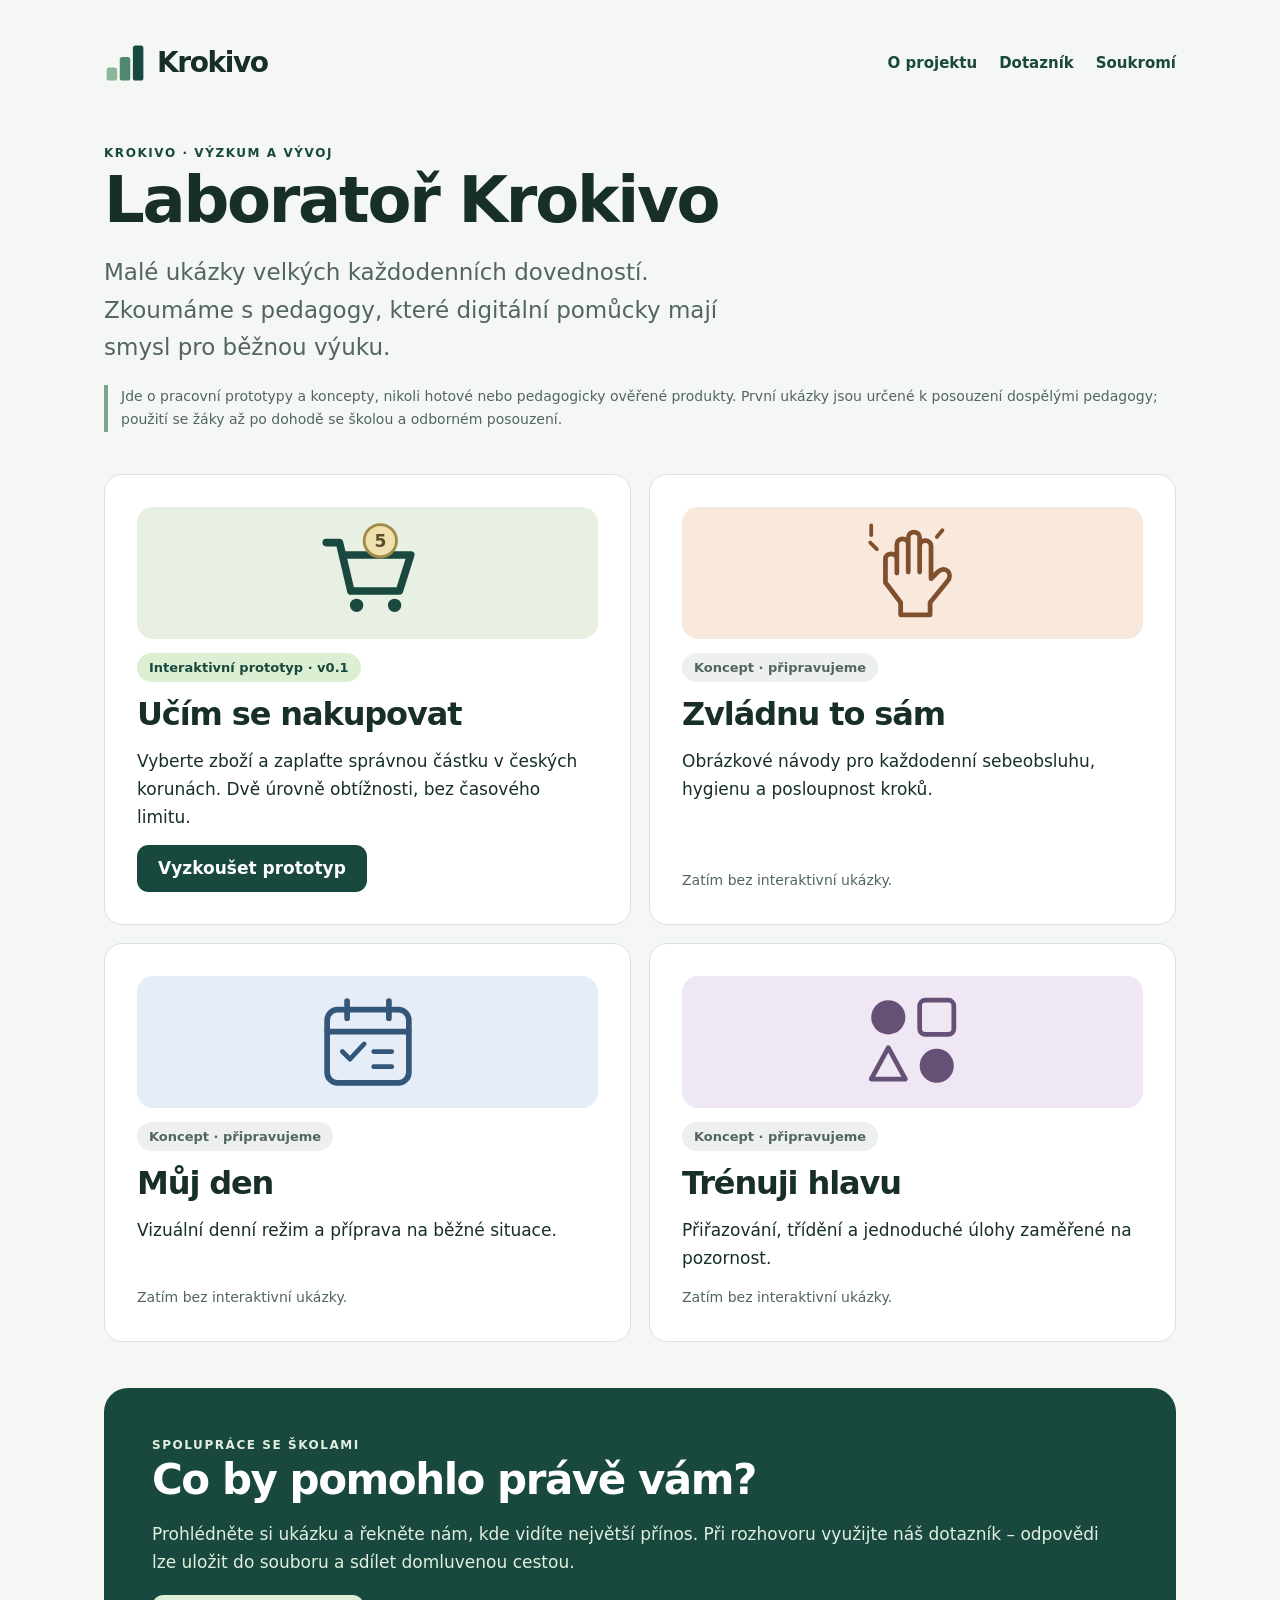
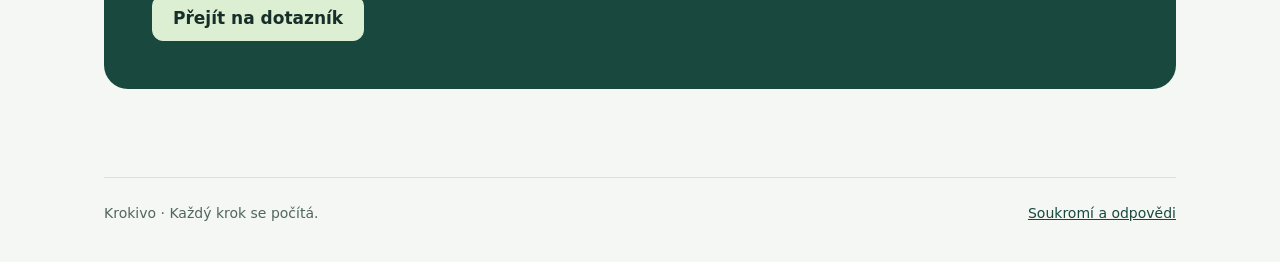
==== laborator/index.html @ fb776d20 "Add Krokivo Laboratory and concept overview" ====
<!doctype html><html lang="cs"><head><meta charset="utf-8"><meta name="viewport" content="width=device-width,initial-scale=1"><meta name="description" content="Interaktivní výzkumné prototypy pro školy."><meta name="theme-color" content="#18483e"><meta http-equiv="Content-Security-Policy" content="default-src 'none'; script-src 'self'; style-src 'self'; img-src 'self'; connect-src 'none'; form-action 'none'; base-uri 'none'"><title>Krokivo | Laboratoř</title><link rel="icon" href="../assets/logo.svg" type="image/svg+xml"><link rel="stylesheet" href="../assets/style.css"><link rel="stylesheet" href="../assets/lab.css"></head><body><main class="wrap"><header class="mast"><a class="brand" href="../" aria-label="Krokivo – úvod"><img src="../assets/logo.svg" alt="" width="42" height="42">Krokivo</a><nav class="nav" aria-label="Hlavní navigace"><a href="../">O projektu</a><a href="../dotaznik/">Dotazník</a><a href="../soukromi/">Soukromí</a></nav></header><section class="lab-intro"><div class="eyebrow">Krokivo · Výzkum a vývoj</div><h1>Laboratoř Krokivo</h1><p class="lead">Malé ukázky velkých každodenních dovedností. Zkoumáme s pedagogy, které digitální pomůcky mají smysl pro běžnou výuku.</p><p class="notice">Jde o pracovní prototypy a koncepty, nikoli hotové nebo pedagogicky ověřené produkty. První ukázky jsou určené k posouzení dospělými pedagogy; použití se žáky až po dohodě se školou a odborném posouzení.</p></section><section class="lab-grid" aria-label="Prototypy a koncepty"><article class="card lab-card"><div class="lab-art "><svg viewBox="0 0 120 120" aria-hidden="true" focusable="false"><path d="M16 28h14l12 51h51l12-38H33" fill="none" stroke="currentColor" stroke-width="8" stroke-linecap="round" stroke-linejoin="round"/><circle cx="48" cy="94" r="7" fill="currentColor"/><circle cx="88" cy="94" r="7" fill="currentColor"/><circle cx="73" cy="26" r="17" fill="#efe1ad" stroke="#a28b49" stroke-width="3"/><text x="73" y="33" text-anchor="middle" font-size="18" font-weight="800" fill="#584c2b">5</text></svg></div><span class="tag ">Interaktivní prototyp · v0.1</span><h2>Učím se nakupovat</h2><p>Vyberte zboží a zaplaťte správnou částku v českých korunách. Dvě úrovně obtížnosti, bez časového limitu.</p><div class="actions"><a class="btn" href="nakupovani/">Vyzkoušet prototyp</a></div></article><article class="card lab-card"><div class="lab-art peach"><svg viewBox="0 0 120 120" aria-hidden="true" focusable="false"><path d="M31 70V45c0-7 12-7 12 0v15-30c0-8 12-8 12 0v29-36c0-8 12-8 12 0v36-27c0-8 12-8 12 0v34l7-7c8-8 17 2 10 10L78 91v13H47V91Z" fill="none" stroke="currentColor" stroke-width="5" stroke-linejoin="round"/><path d="M15 28l7 7M16 10v10M91 15l-6 7" stroke="currentColor" stroke-width="4" stroke-linecap="round"/></svg></div><span class="tag pending">Koncept · připravujeme</span><h2>Zvládnu to sám</h2><p>Obrázkové návody pro každodenní sebeobsluhu, hygienu a posloupnost kroků.</p><div class="actions"><span class="small">Zatím bez interaktivní ukázky.</span></div></article><article class="card lab-card"><div class="lab-art blue"><svg viewBox="0 0 120 120" aria-hidden="true" focusable="false"><rect x="17" y="26" width="86" height="77" rx="11" fill="none" stroke="currentColor" stroke-width="6"/><path d="M17 49h86M38 17v18M82 17v18" stroke="currentColor" stroke-width="6" stroke-linecap="round"/><path d="m33 70 8 8 15-16M66 70h19M66 86h19" fill="none" stroke="currentColor" stroke-width="5" stroke-linecap="round" stroke-linejoin="round"/></svg></div><span class="tag pending">Koncept · připravujeme</span><h2>Můj den</h2><p>Vizuální denní režim a příprava na běžné situace.</p><div class="actions"><span class="small">Zatím bez interaktivní ukázky.</span></div></article><article class="card lab-card"><div class="lab-art lilac"><svg viewBox="0 0 120 120" aria-hidden="true" focusable="false"><circle cx="34" cy="34" r="18" fill="currentColor"/><rect x="67" y="16" width="36" height="36" rx="6" fill="none" stroke="currentColor" stroke-width="5"/><path d="M16 99l18-33 18 33Z" fill="none" stroke="currentColor" stroke-width="5" stroke-linejoin="round"/><rect x="67" y="67" width="36" height="36" rx="18" fill="currentColor"/></svg></div><span class="tag pending">Koncept · připravujeme</span><h2>Trénuji hlavu</h2><p>Přiřazování, třídění a jednoduché úlohy zaměřené na pozornost.</p><div class="actions"><span class="small">Zatím bez interaktivní ukázky.</span></div></article></section><section class="section"><div class="band"><div class="eyebrow">Spolupráce se školami</div><h2>Co by pomohlo právě vám?</h2><p>Prohlédněte si ukázku a řekněte nám, kde vidíte největší přínos. Při rozhovoru využijte náš dotazník – odpovědi lze uložit do souboru a sdílet domluvenou cestou.</p><a class="btn" href="../dotaznik/">Přejít na dotazník</a></div></section><footer><span>Krokivo · Každý krok se počítá.</span><a href="../soukromi/">Soukromí a odpovědi</a></footer></main></body></html>
---- assets/style.css ----
:root{color-scheme:light;--ink:#172e29;--green:#18483e;--muted:#52665e;--bg:#f4f7f3;--line:#d7e3db;--accent:#dcefd3;--white:#fff}*{box-sizing:border-box}html{scroll-behavior:smooth}body{margin:0;background:var(--bg);color:var(--ink);font:17px/1.65 system-ui,-apple-system,BlinkMacSystemFont,"Segoe UI",sans-serif}a{color:var(--green)}a,button,input,textarea{font:inherit}a:focus-visible,button:focus-visible,input:focus-visible,textarea:focus-visible{outline:3px solid #a76112;outline-offset:4px}button{cursor:pointer}button:disabled{opacity:.5;cursor:default}img{max-width:100%}.wrap{max-width:1120px;padding:24px;margin:auto}.mast{display:flex;align-items:center;justify-content:space-between;gap:20px;flex-wrap:wrap;padding:16px 0}.brand{display:inline-flex;align-items:center;gap:11px;text-decoration:none;color:var(--ink);font-size:28px;letter-spacing:-.05em;font-weight:800}.brand img{width:42px;height:42px}.nav{display:flex;gap:22px;align-items:center;flex-wrap:wrap;font-size:15px}.nav a{text-decoration:none;font-weight:650}.nav a:hover{text-decoration:underline}.eyebrow{font-size:12px;letter-spacing:.13em;text-transform:uppercase;font-weight:800;color:var(--green)}h1,h2,h3{line-height:1.15;letter-spacing:-.035em;margin:0 0 16px}h1{font-size:clamp(38px,6.6vw,76px)}h2{font-size:clamp(26px,3.8vw,42px)}h3{font-size:23px}p{margin:10px 0 18px}.lead{font-size:clamp(18px,2.4vw,23px);color:var(--muted);max-width:680px}.hero{display:grid;grid-template-columns:1.5fr 1fr;align-items:center;gap:42px;padding:68px 0 54px}.hero h1{margin-top:16px}.actions{display:flex;gap:12px;flex-wrap:wrap;align-items:center}.btn{display:inline-flex;align-items:center;justify-content:center;min-height:46px;border:1px solid var(--green);border-radius:11px;padding:11px 20px;background:var(--green);color:white;text-decoration:none;font-weight:720;line-height:1.35}.btn.secondary{background:transparent;color:var(--green)}.btn:hover:not(:disabled){filter:brightness(.93)}.card{padding:clamp(20px,3.5vw,32px);border:1px solid var(--line);border-radius:18px;background:white}.visual{background:var(--green);color:white;min-height:320px;position:relative;overflow:hidden;border-radius:26px;padding:30px;display:flex;flex-direction:column;justify-content:space-between}.visual .eyebrow{color:#dcefd3}.visual p{margin:0;font-size:22px;font-weight:650;max-width:260px;line-height:1.35}.stairs{display:flex;align-items:flex-end;gap:9px;height:150px;justify-content:center}.stairs span{width:28%;border-radius:12px 12px 3px 3px;background:#a7cbb0}.stairs span:nth-child(1){height:34%}.stairs span:nth-child(2){height:65%;background:#79b093}.stairs span:nth-child(3){height:100%;background:#dcefd3}.section{padding:46px 0}.section>p{max-width:780px}.grid{display:grid;grid-template-columns:repeat(3,minmax(0,1fr));gap:16px}.num{display:inline-block;font-size:13px;font-weight:750;color:var(--green);background:var(--accent);border-radius:8px;padding:4px 11px;margin-bottom:16px}.grid p{font-size:16px;color:var(--muted);margin:0}.band{background:var(--green);color:white;padding:clamp(24px,5vw,48px);border-radius:24px}.band .eyebrow,.band p{color:#e1eee0}.band .btn{background:var(--accent);color:var(--ink);border-color:var(--accent)}.small,small{font-size:14px;color:var(--muted)}footer{border-top:1px solid var(--line);padding:24px 0 12px;margin-top:42px;display:flex;gap:20px;justify-content:space-between;flex-wrap:wrap;font-size:14px;color:var(--muted)}.survey-hero{background:var(--green);color:white;border-radius:24px;padding:clamp(22px,4vw,36px);margin-top:22px}.survey-hero h1{font-size:clamp(30px,5vw,50px);margin:10px 0}.survey-hero p{color:#e1eee0;max-width:750px}.survey-hero .eyebrow{color:#dcefd3}.chips{display:flex;flex-wrap:wrap;gap:8px}.chips span{border:1px solid #b2c9ba;border-radius:30px;padding:5px 12px;font-size:13px}.survey-layout{display:grid;grid-template-columns:230px minmax(0,1fr);gap:20px;margin-top:22px}.sidebar{align-self:start;position:sticky;top:12px;padding:20px}.sidebar nav{display:grid;gap:6px;margin:18px 0}.sidebar nav button{border:0;background:transparent;color:var(--ink);text-align:left;border-radius:10px;padding:11px;font-size:14px;min-height:44px}.sidebar nav button[aria-current=step]{background:var(--accent);font-weight:750}.sidebar progress{width:100%;accent-color:var(--green);height:12px}.question{padding:20px 0;border-bottom:1px solid var(--line)}.question label{display:block;font-weight:700;line-height:1.45}.question .hint{display:block;color:var(--muted);font-size:14px;margin:6px 0 9px}.question textarea,input[type=text],input[type=date]{border:1px solid #aabcb1;border-radius:9px;padding:11px;width:100%;background:white;color:var(--ink)}textarea{min-height:100px;resize:vertical}.fieldrow{display:grid;grid-template-columns:1fr 1fr;gap:12px;margin:18px 0}.fieldrow label{display:block;font-size:14px;font-weight:650}.stephead{margin-bottom:20px}.stephead h2{margin-top:10px;font-size:30px}.controls{display:flex;justify-content:space-between;gap:12px;margin-top:24px}.exports{display:flex;gap:10px;flex-wrap:wrap;margin-top:24px;padding-top:20px;border-top:1px solid var(--line)}.exports button{font-size:14px}.print-answer{display:none}.notice{border-left:4px solid #7da489;padding-left:13px;font-size:14px;color:var(--muted)}[hidden]{display:none!important}.status{min-height:24px;font-size:14px;color:var(--green)}@media(max-width:760px){.hero,.grid,.survey-layout{grid-template-columns:1fr}.hero{padding:32px 0;gap:24px}.visual{min-height:250px}.section{padding:28px 0}.sidebar{position:static}.sidebar nav{grid-template-columns:repeat(2,minmax(0,1fr))}.wrap{padding:16px}.nav{gap:14px}.fieldrow{grid-template-columns:1fr}}@media(prefers-reduced-motion:reduce){html{scroll-behavior:auto}}@media print{body{background:white;font:11pt/1.45 system-ui;color:#172e29}.wrap{max-width:none;padding:0}.mast,.sidebar,.controls,.exports,.status,footer,.no-print{display:none!important}.survey-hero{background:white;color:#18483e;padding:0 0 12px;border-radius:0}.survey-hero p,.survey-hero .eyebrow{color:#172e29}.survey-hero h1{font-size:24pt}.chips{display:none}.survey-layout{display:block;margin:0}.survey-layout>.card{border:0;padding:0}.step[hidden]{display:block!important}.step:not(:first-child){break-before:page}.stephead h2{font-size:20pt}.question{padding:12px 0;break-inside:avoid}.question textarea{display:none}.print-answer{display:block;min-height:54px;border-bottom:1px solid #aabcb1;white-space:pre-wrap;overflow-wrap:anywhere}.fieldrow input{border:0;border-bottom:1px solid #aabcb1;padding:3px}.stephead p{font-size:10pt}.notice{font-size:10pt}@page{size:A4;margin:16mm}}
---- assets/lab.css ----
.lab-intro{padding:42px 0 24px}.lab-intro h1{font-size:clamp(36px,6vw,64px)}.lab-grid{display:grid;grid-template-columns:repeat(2,minmax(0,1fr));gap:18px}.lab-card{display:flex;flex-direction:column;gap:14px}.lab-card h2{font-size:clamp(24px,3vw,32px);margin:0}.lab-card p{margin:0}.lab-card .actions{margin-top:auto}.lab-art{height:132px;border-radius:16px;background:#e7f0e2;display:flex;justify-content:center;align-items:center;color:#18483e}.lab-art svg{width:114px;height:114px}.lab-art.peach{background:#f8e9dc;color:#80502e}.lab-art.blue{background:#e5edf8;color:#345678}.lab-art.lilac{background:#efe8f4;color:#665076}.tag{font-size:13px;font-weight:750;color:#18483e;background:#dcefd3;border-radius:99px;display:inline-block;padding:4px 12px;align-self:flex-start}.tag.pending{background:#edf0ed;color:#52665e}.shop-wrap{max-width:1000px}.shop-title{font-size:clamp(32px,5vw,52px)}.shop-top{display:flex;justify-content:space-between;align-items:center;gap:12px;flex-wrap:wrap}.shop-mode{display:flex;gap:8px;flex-wrap:wrap}.shop-mode button{min-height:48px;padding:10px 18px;border:2px solid #a8bdb0;border-radius:12px;background:white;color:#18483e;font-weight:700}.shop-mode button[aria-pressed=true]{background:#18483e;color:white;border-color:#18483e}.shop-panel{margin-top:20px;padding:clamp(16px,4vw,36px)}.shop-panel h2{font-size:clamp(27px,4vw,42px)}.shop-products{display:grid;grid-template-columns:repeat(3,minmax(0,1fr));gap:14px}.product-choice{display:flex;flex-direction:column;align-items:center;justify-content:center;gap:8px;border:2px solid #a8bdb0;background:#fff;border-radius:18px;min-height:180px;padding:16px 8px;color:#172e29;font-weight:700;font-size:clamp(18px,3vw,25px)}.product-choice svg{width:100%;max-width:110px;height:85px}.product-choice:hover{border-color:#18483e;background:#f4f7f3}.price{font-size:clamp(25px,4vw,38px);font-weight:850;color:#18483e}.pay-summary{display:flex;gap:18px;align-items:center;flex-wrap:wrap;background:#f4f7f3;border:1px solid #d7e3db;border-radius:16px;padding:20px;margin:12px 0 20px}.pay-summary svg{width:84px;height:72px}.pay-summary strong{font-size:clamp(25px,4vw,40px);display:block}.money-grid{display:grid;grid-template-columns:repeat(5,minmax(0,1fr));gap:10px}.coin{min-height:104px;min-width:0;border:2px solid #a3a99e;border-radius:18px;background:#f6f7f2;color:#25382e;display:flex;flex-direction:column;align-items:center;justify-content:center;gap:4px;padding:8px;font-weight:800}.coin-face{display:flex;align-items:center;justify-content:center;aspect-ratio:1;width:min(64px,100%);border:2px solid #777d75;border-radius:50%;background:#e3e5e0;font-size:clamp(21px,4vw,32px);color:#293a31}.coin:nth-child(4) .coin-face,.coin:nth-child(5) .coin-face{background:#efe1ad;border-color:#a28b49}.coin:hover:not(:disabled){background:#e9f1e4}.coin:disabled{opacity:.5}.wallet{display:flex;align-items:center;justify-content:space-between;gap:12px;flex-wrap:wrap;margin:20px 0 10px}.wallet strong{font-size:clamp(24px,4vw,36px)}.shop-feedback{min-height:60px;border-radius:12px;background:#f4f7f3;padding:14px 18px;font-size:clamp(18px,2.4vw,23px);font-weight:650;margin:12px 0 18px;overflow-wrap:anywhere}.shop-feedback.success{background:#dcefd3;border:1px solid #8eaf91}.shop-feedback.help{background:#fff1df;border:1px solid #c5a16e}.shop-actions{display:flex;flex-wrap:wrap;gap:12px}.shop-actions button{min-height:52px}.shop-info{margin-top:18px;font-size:14px;color:#52665e}.shop-info summary{cursor:pointer;min-height:44px;font-weight:650}.basket-list{min-height:27px;font-size:17px;color:#52665e;overflow-wrap:anywhere}.step-label{font-size:14px;font-weight:750;color:#52665e;letter-spacing:.03em}.shop-panel [hidden]{display:none!important}@media(max-width:620px){.lab-grid{grid-template-columns:1fr}.shop-products{gap:8px}.product-choice{min-height:148px;padding:12px 6px}.product-choice svg{height:60px}.money-grid{grid-template-columns:repeat(3,minmax(0,1fr))}.coin{min-height:90px}.pay-summary{padding:14px}.shop-top{align-items:flex-start}}@media(max-width:360px){.shop-products{grid-template-columns:1fr}.product-choice{min-height:112px;flex-direction:row;flex-wrap:wrap}.product-choice svg{width:72px}.shop-actions button{width:100%}}
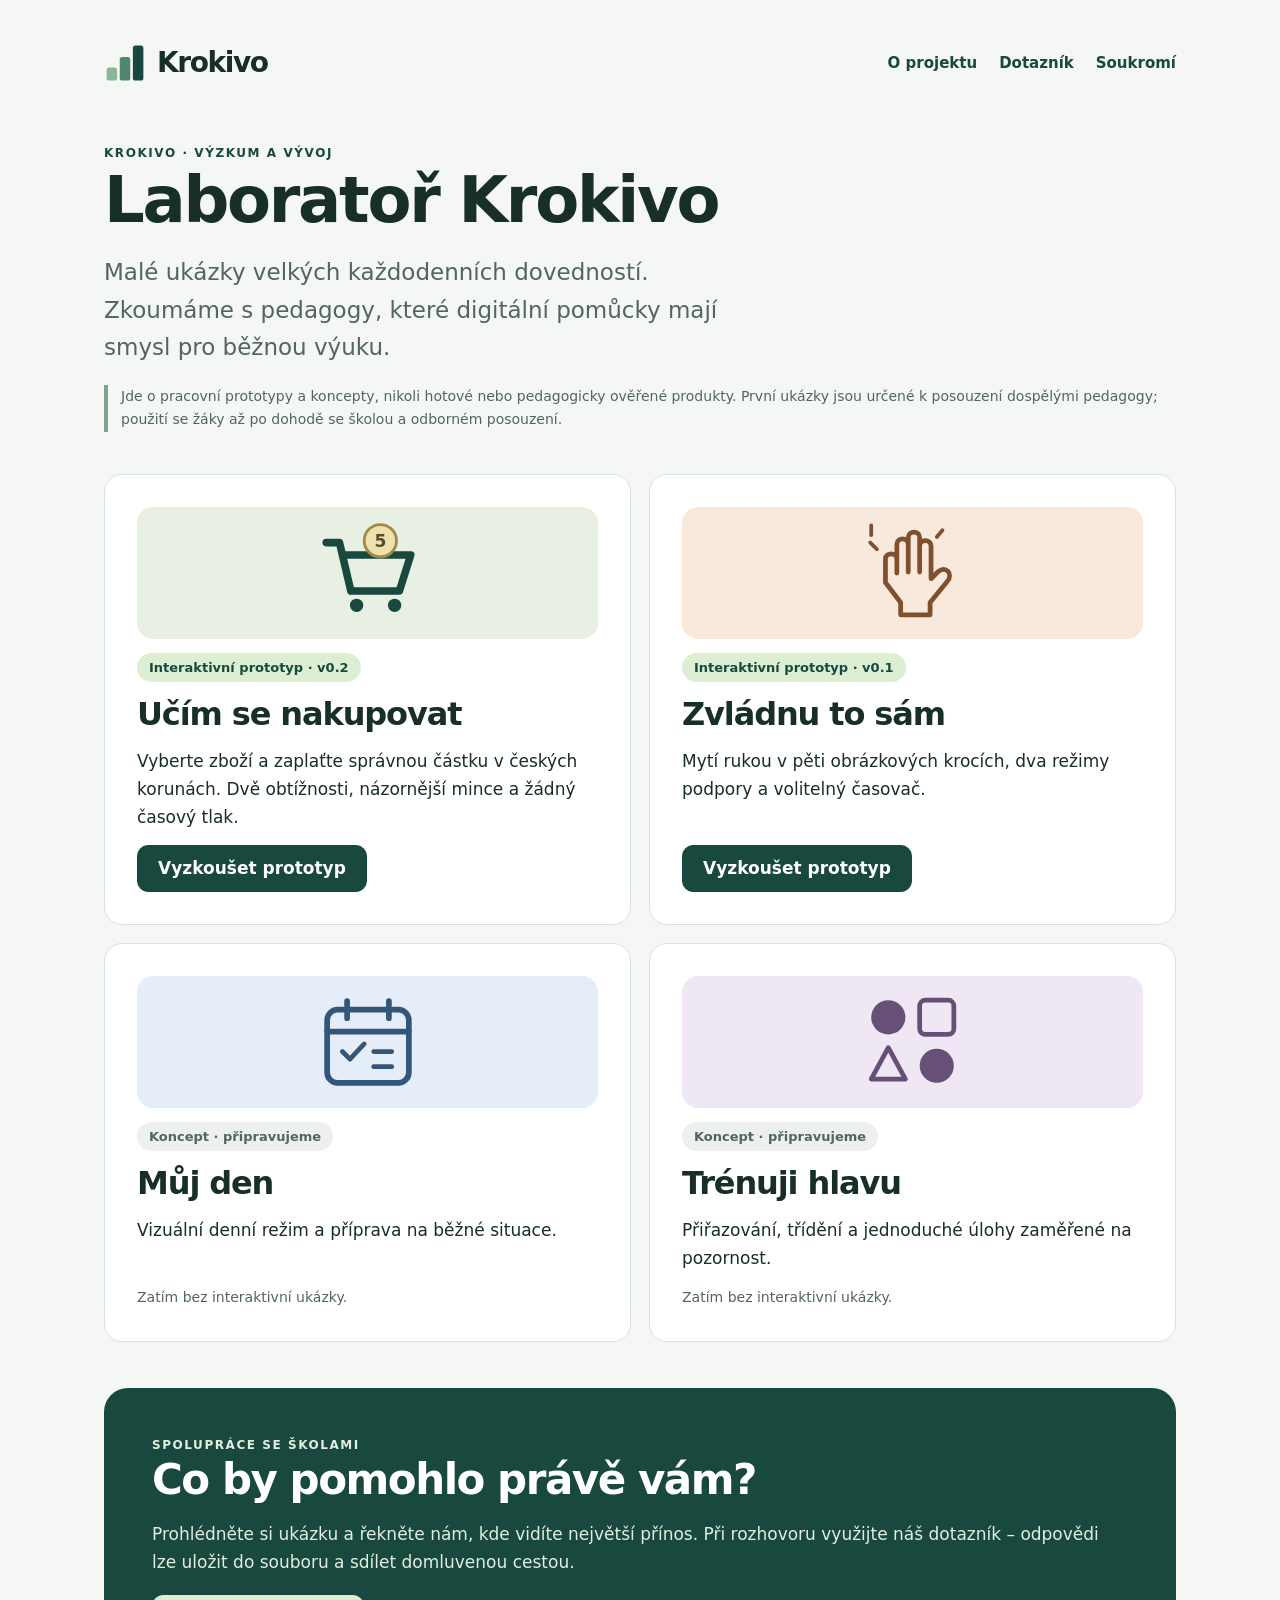
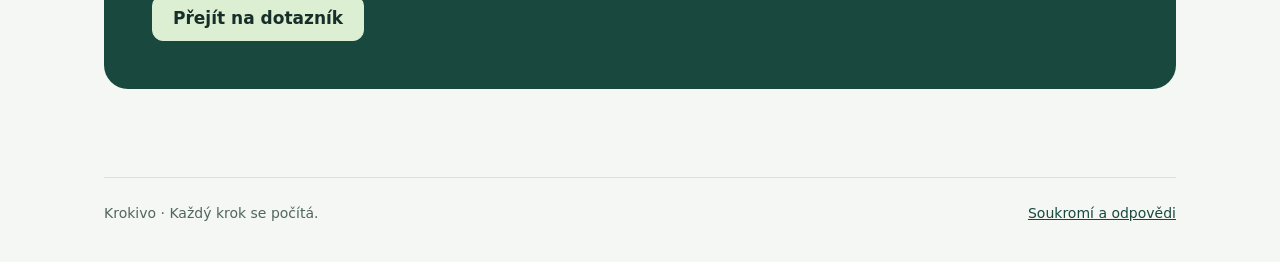
==== commit 54804a00: "Connect hygiene prototype and updated coin illustrations" ====
--- a/laborator/index.html
+++ b/laborator/index.html
@@ -1 +1 @@
-<!doctype html><html lang="cs"><head><meta charset="utf-8"><meta name="viewport" content="width=device-width,initial-scale=1"><meta name="description" content="Interaktivní výzkumné prototypy pro školy."><meta name="theme-color" content="#18483e"><meta http-equiv="Content-Security-Policy" content="default-src 'none'; script-src 'self'; style-src 'self'; img-src 'self'; connect-src 'none'; form-action 'none'; base-uri 'none'"><title>Krokivo | Laboratoř</title><link rel="icon" href="../assets/logo.svg" type="image/svg+xml"><link rel="stylesheet" href="../assets/style.css"><link rel="stylesheet" href="../assets/lab.css"></head><body><main class="wrap"><header class="mast"><a class="brand" href="../" aria-label="Krokivo – úvod"><img src="../assets/logo.svg" alt="" width="42" height="42">Krokivo</a><nav class="nav" aria-label="Hlavní navigace"><a href="../">O projektu</a><a href="../dotaznik/">Dotazník</a><a href="../soukromi/">Soukromí</a></nav></header><section class="lab-intro"><div class="eyebrow">Krokivo · Výzkum a vývoj</div><h1>Laboratoř Krokivo</h1><p class="lead">Malé ukázky velkých každodenních dovedností. Zkoumáme s pedagogy, které digitální pomůcky mají smysl pro běžnou výuku.</p><p class="notice">Jde o pracovní prototypy a koncepty, nikoli hotové nebo pedagogicky ověřené produkty. První ukázky jsou určené k posouzení dospělými pedagogy; použití se žáky až po dohodě se školou a odborném posouzení.</p></section><section class="lab-grid" aria-label="Prototypy a koncepty"><article class="card lab-card"><div class="lab-art "><svg viewBox="0 0 120 120" aria-hidden="true" focusable="false"><path d="M16 28h14l12 51h51l12-38H33" fill="none" stroke="currentColor" stroke-width="8" stroke-linecap="round" stroke-linejoin="round"/><circle cx="48" cy="94" r="7" fill="currentColor"/><circle cx="88" cy="94" r="7" fill="currentColor"/><circle cx="73" cy="26" r="17" fill="#efe1ad" stroke="#a28b49" stroke-width="3"/><text x="73" y="33" text-anchor="middle" font-size="18" font-weight="800" fill="#584c2b">5</text></svg></div><span class="tag ">Interaktivní prototyp · v0.1</span><h2>Učím se nakupovat</h2><p>Vyberte zboží a zaplaťte správnou částku v českých korunách. Dvě úrovně obtížnosti, bez časového limitu.</p><div class="actions"><a class="btn" href="nakupovani/">Vyzkoušet prototyp</a></div></article><article class="card lab-card"><div class="lab-art peach"><svg viewBox="0 0 120 120" aria-hidden="true" focusable="false"><path d="M31 70V45c0-7 12-7 12 0v15-30c0-8 12-8 12 0v29-36c0-8 12-8 12 0v36-27c0-8 12-8 12 0v34l7-7c8-8 17 2 10 10L78 91v13H47V91Z" fill="none" stroke="currentColor" stroke-width="5" stroke-linejoin="round"/><path d="M15 28l7 7M16 10v10M91 15l-6 7" stroke="currentColor" stroke-width="4" stroke-linecap="round"/></svg></div><span class="tag pending">Koncept · připravujeme</span><h2>Zvládnu to sám</h2><p>Obrázkové návody pro každodenní sebeobsluhu, hygienu a posloupnost kroků.</p><div class="actions"><span class="small">Zatím bez interaktivní ukázky.</span></div></article><article class="card lab-card"><div class="lab-art blue"><svg viewBox="0 0 120 120" aria-hidden="true" focusable="false"><rect x="17" y="26" width="86" height="77" rx="11" fill="none" stroke="currentColor" stroke-width="6"/><path d="M17 49h86M38 17v18M82 17v18" stroke="currentColor" stroke-width="6" stroke-linecap="round"/><path d="m33 70 8 8 15-16M66 70h19M66 86h19" fill="none" stroke="currentColor" stroke-width="5" stroke-linecap="round" stroke-linejoin="round"/></svg></div><span class="tag pending">Koncept · připravujeme</span><h2>Můj den</h2><p>Vizuální denní režim a příprava na běžné situace.</p><div class="actions"><span class="small">Zatím bez interaktivní ukázky.</span></div></article><article class="card lab-card"><div class="lab-art lilac"><svg viewBox="0 0 120 120" aria-hidden="true" focusable="false"><circle cx="34" cy="34" r="18" fill="currentColor"/><rect x="67" y="16" width="36" height="36" rx="6" fill="none" stroke="currentColor" stroke-width="5"/><path d="M16 99l18-33 18 33Z" fill="none" stroke="currentColor" stroke-width="5" stroke-linejoin="round"/><rect x="67" y="67" width="36" height="36" rx="18" fill="currentColor"/></svg></div><span class="tag pending">Koncept · připravujeme</span><h2>Trénuji hlavu</h2><p>Přiřazování, třídění a jednoduché úlohy zaměřené na pozornost.</p><div class="actions"><span class="small">Zatím bez interaktivní ukázky.</span></div></article></section><section class="section"><div class="band"><div class="eyebrow">Spolupráce se školami</div><h2>Co by pomohlo právě vám?</h2><p>Prohlédněte si ukázku a řekněte nám, kde vidíte největší přínos. Při rozhovoru využijte náš dotazník – odpovědi lze uložit do souboru a sdílet domluvenou cestou.</p><a class="btn" href="../dotaznik/">Přejít na dotazník</a></div></section><footer><span>Krokivo · Každý krok se počítá.</span><a href="../soukromi/">Soukromí a odpovědi</a></footer></main></body></html>+<!doctype html><html lang="cs"><head><meta charset="utf-8"><meta name="viewport" content="width=device-width,initial-scale=1"><meta name="description" content="Interaktivní výzkumné prototypy pro školy."><meta name="theme-color" content="#18483e"><meta http-equiv="Content-Security-Policy" content="default-src 'none'; script-src 'self'; style-src 'self'; img-src 'self'; connect-src 'none'; form-action 'none'; base-uri 'none'"><title>Krokivo | Laboratoř</title><link rel="icon" href="../assets/logo.svg" type="image/svg+xml"><link rel="stylesheet" href="../assets/style.css"><link rel="stylesheet" href="../assets/lab.css"></head><body><main class="wrap"><header class="mast"><a class="brand" href="../" aria-label="Krokivo – úvod"><img src="../assets/logo.svg" alt="" width="42" height="42">Krokivo</a><nav class="nav" aria-label="Hlavní navigace"><a href="../">O projektu</a><a href="../dotaznik/">Dotazník</a><a href="../soukromi/">Soukromí</a></nav></header><section class="lab-intro"><div class="eyebrow">Krokivo · Výzkum a vývoj</div><h1>Laboratoř Krokivo</h1><p class="lead">Malé ukázky velkých každodenních dovedností. Zkoumáme s pedagogy, které digitální pomůcky mají smysl pro běžnou výuku.</p><p class="notice">Jde o pracovní prototypy a koncepty, nikoli hotové nebo pedagogicky ověřené produkty. První ukázky jsou určené k posouzení dospělými pedagogy; použití se žáky až po dohodě se školou a odborném posouzení.</p></section><section class="lab-grid" aria-label="Prototypy a koncepty"><article class="card lab-card"><div class="lab-art "><svg viewBox="0 0 120 120" aria-hidden="true" focusable="false"><path d="M16 28h14l12 51h51l12-38H33" fill="none" stroke="currentColor" stroke-width="8" stroke-linecap="round" stroke-linejoin="round"/><circle cx="48" cy="94" r="7" fill="currentColor"/><circle cx="88" cy="94" r="7" fill="currentColor"/><circle cx="73" cy="26" r="17" fill="#efe1ad" stroke="#a28b49" stroke-width="3"/><text x="73" y="33" text-anchor="middle" font-size="18" font-weight="800" fill="#584c2b">5</text></svg></div><span class="tag ">Interaktivní prototyp · v0.2</span><h2>Učím se nakupovat</h2><p>Vyberte zboží a zaplaťte správnou částku v českých korunách. Dvě obtížnosti, názornější mince a žádný časový tlak.</p><div class="actions"><a class="btn" href="nakupovani/">Vyzkoušet prototyp</a></div></article><article class="card lab-card"><div class="lab-art peach"><svg viewBox="0 0 120 120" aria-hidden="true" focusable="false"><path d="M31 70V45c0-7 12-7 12 0v15-30c0-8 12-8 12 0v29-36c0-8 12-8 12 0v36-27c0-8 12-8 12 0v34l7-7c8-8 17 2 10 10L78 91v13H47V91Z" fill="none" stroke="currentColor" stroke-width="5" stroke-linejoin="round"/><path d="M15 28l7 7M16 10v10M91 15l-6 7" stroke="currentColor" stroke-width="4" stroke-linecap="round"/></svg></div><span class="tag">Interaktivní prototyp · v0.1</span><h2>Zvládnu to sám</h2><p>Mytí rukou v pěti obrázkových krocích, dva režimy podpory a volitelný časovač.</p><div class="actions"><a class="btn" href="sebeobsluha/">Vyzkoušet prototyp</a></div></article><article class="card lab-card"><div class="lab-art blue"><svg viewBox="0 0 120 120" aria-hidden="true" focusable="false"><rect x="17" y="26" width="86" height="77" rx="11" fill="none" stroke="currentColor" stroke-width="6"/><path d="M17 49h86M38 17v18M82 17v18" stroke="currentColor" stroke-width="6" stroke-linecap="round"/><path d="m33 70 8 8 15-16M66 70h19M66 86h19" fill="none" stroke="currentColor" stroke-width="5" stroke-linecap="round" stroke-linejoin="round"/></svg></div><span class="tag pending">Koncept · připravujeme</span><h2>Můj den</h2><p>Vizuální denní režim a příprava na běžné situace.</p><div class="actions"><span class="small">Zatím bez interaktivní ukázky.</span></div></article><article class="card lab-card"><div class="lab-art lilac"><svg viewBox="0 0 120 120" aria-hidden="true" focusable="false"><circle cx="34" cy="34" r="18" fill="currentColor"/><rect x="67" y="16" width="36" height="36" rx="6" fill="none" stroke="currentColor" stroke-width="5"/><path d="M16 99l18-33 18 33Z" fill="none" stroke="currentColor" stroke-width="5" stroke-linejoin="round"/><rect x="67" y="67" width="36" height="36" rx="18" fill="currentColor"/></svg></div><span class="tag pending">Koncept · připravujeme</span><h2>Trénuji hlavu</h2><p>Přiřazování, třídění a jednoduché úlohy zaměřené na pozornost.</p><div class="actions"><span class="small">Zatím bez interaktivní ukázky.</span></div></article></section><section class="section"><div class="band"><div class="eyebrow">Spolupráce se školami</div><h2>Co by pomohlo právě vám?</h2><p>Prohlédněte si ukázku a řekněte nám, kde vidíte největší přínos. Při rozhovoru využijte náš dotazník – odpovědi lze uložit do souboru a sdílet domluvenou cestou.</p><a class="btn" href="../dotaznik/">Přejít na dotazník</a></div></section><footer><span>Krokivo · Každý krok se počítá.</span><a href="../soukromi/">Soukromí a odpovědi</a></footer></main></body></html>
--- a/assets/lab.css
+++ b/assets/lab.css
@@ -1 +1,2 @@
-.lab-intro{padding:42px 0 24px}.lab-intro h1{font-size:clamp(36px,6vw,64px)}.lab-grid{display:grid;grid-template-columns:repeat(2,minmax(0,1fr));gap:18px}.lab-card{display:flex;flex-direction:column;gap:14px}.lab-card h2{font-size:clamp(24px,3vw,32px);margin:0}.lab-card p{margin:0}.lab-card .actions{margin-top:auto}.lab-art{height:132px;border-radius:16px;background:#e7f0e2;display:flex;justify-content:center;align-items:center;color:#18483e}.lab-art svg{width:114px;height:114px}.lab-art.peach{background:#f8e9dc;color:#80502e}.lab-art.blue{background:#e5edf8;color:#345678}.lab-art.lilac{background:#efe8f4;color:#665076}.tag{font-size:13px;font-weight:750;color:#18483e;background:#dcefd3;border-radius:99px;display:inline-block;padding:4px 12px;align-self:flex-start}.tag.pending{background:#edf0ed;color:#52665e}.shop-wrap{max-width:1000px}.shop-title{font-size:clamp(32px,5vw,52px)}.shop-top{display:flex;justify-content:space-between;align-items:center;gap:12px;flex-wrap:wrap}.shop-mode{display:flex;gap:8px;flex-wrap:wrap}.shop-mode button{min-height:48px;padding:10px 18px;border:2px solid #a8bdb0;border-radius:12px;background:white;color:#18483e;font-weight:700}.shop-mode button[aria-pressed=true]{background:#18483e;color:white;border-color:#18483e}.shop-panel{margin-top:20px;padding:clamp(16px,4vw,36px)}.shop-panel h2{font-size:clamp(27px,4vw,42px)}.shop-products{display:grid;grid-template-columns:repeat(3,minmax(0,1fr));gap:14px}.product-choice{display:flex;flex-direction:column;align-items:center;justify-content:center;gap:8px;border:2px solid #a8bdb0;background:#fff;border-radius:18px;min-height:180px;padding:16px 8px;color:#172e29;font-weight:700;font-size:clamp(18px,3vw,25px)}.product-choice svg{width:100%;max-width:110px;height:85px}.product-choice:hover{border-color:#18483e;background:#f4f7f3}.price{font-size:clamp(25px,4vw,38px);font-weight:850;color:#18483e}.pay-summary{display:flex;gap:18px;align-items:center;flex-wrap:wrap;background:#f4f7f3;border:1px solid #d7e3db;border-radius:16px;padding:20px;margin:12px 0 20px}.pay-summary svg{width:84px;height:72px}.pay-summary strong{font-size:clamp(25px,4vw,40px);display:block}.money-grid{display:grid;grid-template-columns:repeat(5,minmax(0,1fr));gap:10px}.coin{min-height:104px;min-width:0;border:2px solid #a3a99e;border-radius:18px;background:#f6f7f2;color:#25382e;display:flex;flex-direction:column;align-items:center;justify-content:center;gap:4px;padding:8px;font-weight:800}.coin-face{display:flex;align-items:center;justify-content:center;aspect-ratio:1;width:min(64px,100%);border:2px solid #777d75;border-radius:50%;background:#e3e5e0;font-size:clamp(21px,4vw,32px);color:#293a31}.coin:nth-child(4) .coin-face,.coin:nth-child(5) .coin-face{background:#efe1ad;border-color:#a28b49}.coin:hover:not(:disabled){background:#e9f1e4}.coin:disabled{opacity:.5}.wallet{display:flex;align-items:center;justify-content:space-between;gap:12px;flex-wrap:wrap;margin:20px 0 10px}.wallet strong{font-size:clamp(24px,4vw,36px)}.shop-feedback{min-height:60px;border-radius:12px;background:#f4f7f3;padding:14px 18px;font-size:clamp(18px,2.4vw,23px);font-weight:650;margin:12px 0 18px;overflow-wrap:anywhere}.shop-feedback.success{background:#dcefd3;border:1px solid #8eaf91}.shop-feedback.help{background:#fff1df;border:1px solid #c5a16e}.shop-actions{display:flex;flex-wrap:wrap;gap:12px}.shop-actions button{min-height:52px}.shop-info{margin-top:18px;font-size:14px;color:#52665e}.shop-info summary{cursor:pointer;min-height:44px;font-weight:650}.basket-list{min-height:27px;font-size:17px;color:#52665e;overflow-wrap:anywhere}.step-label{font-size:14px;font-weight:750;color:#52665e;letter-spacing:.03em}.shop-panel [hidden]{display:none!important}@media(max-width:620px){.lab-grid{grid-template-columns:1fr}.shop-products{gap:8px}.product-choice{min-height:148px;padding:12px 6px}.product-choice svg{height:60px}.money-grid{grid-template-columns:repeat(3,minmax(0,1fr))}.coin{min-height:90px}.pay-summary{padding:14px}.shop-top{align-items:flex-start}}@media(max-width:360px){.shop-products{grid-template-columns:1fr}.product-choice{min-height:112px;flex-direction:row;flex-wrap:wrap}.product-choice svg{width:72px}.shop-actions button{width:100%}}+.lab-intro{padding:42px 0 24px}.lab-intro h1{font-size:clamp(36px,6vw,64px)}.lab-grid{display:grid;grid-template-columns:repeat(2,minmax(0,1fr));gap:18px}.lab-card{display:flex;flex-direction:column;gap:14px}.lab-card h2{font-size:clamp(24px,3vw,32px);margin:0}.lab-card p{margin:0}.lab-card .actions{margin-top:auto}.lab-art{height:132px;border-radius:16px;background:#e7f0e2;display:flex;justify-content:center;align-items:center;color:#18483e}.lab-art svg{width:114px;height:114px}.lab-art.peach{background:#f8e9dc;color:#80502e}.lab-art.blue{background:#e5edf8;color:#345678}.lab-art.lilac{background:#efe8f4;color:#665076}.tag{font-size:13px;font-weight:750;color:#18483e;background:#dcefd3;border-radius:99px;display:inline-block;padding:4px 12px;align-self:flex-start}.tag.pending{background:#edf0ed;color:#52665e}.shop-wrap{max-width:1000px}.shop-title{font-size:clamp(32px,5vw,52px)}.shop-top{display:flex;justify-content:space-between;align-items:center;gap:12px;flex-wrap:wrap}.shop-mode{display:flex;gap:8px;flex-wrap:wrap}.shop-mode button{min-height:48px;padding:10px 18px;border:2px solid #a8bdb0;border-radius:12px;background:white;color:#18483e;font-weight:700}.shop-mode button[aria-pressed=true]{background:#18483e;color:white;border-color:#18483e}.shop-panel{margin-top:20px;padding:clamp(16px,4vw,36px)}.shop-panel h2{font-size:clamp(27px,4vw,42px)}.shop-products{display:grid;grid-template-columns:repeat(3,minmax(0,1fr));gap:14px}.product-choice{display:flex;flex-direction:column;align-items:center;justify-content:center;gap:8px;border:2px solid #a8bdb0;background:#fff;border-radius:18px;min-height:180px;padding:16px 8px;color:#172e29;font-weight:700;font-size:clamp(18px,3vw,25px)}.product-choice svg{width:100%;max-width:110px;height:85px}.product-choice:hover{border-color:#18483e;background:#f4f7f3}.price{font-size:clamp(25px,4vw,38px);font-weight:850;color:#18483e}.pay-summary{display:flex;gap:18px;align-items:center;flex-wrap:wrap;background:#f4f7f3;border:1px solid #d7e3db;border-radius:16px;padding:20px;margin:12px 0 20px}.pay-summary svg{width:84px;height:72px}.pay-summary strong{font-size:clamp(25px,4vw,40px);display:block}.money-grid{display:grid;grid-template-columns:repeat(5,minmax(0,1fr));gap:10px}.coin{min-height:104px;min-width:0;border:2px solid #a3a99e;border-radius:18px;background:#f6f7f2;color:#25382e;display:flex;flex-direction:column;align-items:center;justify-content:center;gap:4px;padding:8px;font-weight:800}.coin-face{display:flex;align-items:center;justify-content:center;aspect-ratio:1;width:min(64px,100%);border:2px solid #777d75;border-radius:50%;background:#e3e5e0;font-size:clamp(21px,4vw,32px);color:#293a31}.coin:nth-child(4) .coin-face,.coin:nth-child(5) .coin-face{background:#efe1ad;border-color:#a28b49}.coin:hover:not(:disabled){background:#e9f1e4}.coin:disabled{opacity:.5}.wallet{display:flex;align-items:center;justify-content:space-between;gap:12px;flex-wrap:wrap;margin:20px 0 10px}.wallet strong{font-size:clamp(24px,4vw,36px)}.shop-feedback{min-height:60px;border-radius:12px;background:#f4f7f3;padding:14px 18px;font-size:clamp(18px,2.4vw,23px);font-weight:650;margin:12px 0 18px;overflow-wrap:anywhere}.shop-feedback.success{background:#dcefd3;border:1px solid #8eaf91}.shop-feedback.help{background:#fff1df;border:1px solid #c5a16e}.shop-actions{display:flex;flex-wrap:wrap;gap:12px}.shop-actions button{min-height:52px}.shop-info{margin-top:18px;font-size:14px;color:#52665e}.shop-info summary{cursor:pointer;min-height:44px;font-weight:650}.basket-list{min-height:27px;font-size:17px;color:#52665e;overflow-wrap:anywhere}.step-label{font-size:14px;font-weight:750;color:#52665e;letter-spacing:.03em}.shop-panel [hidden]{display:none!important}@media(max-width:620px){.lab-grid{grid-template-columns:1fr}.shop-products{gap:8px}.product-choice{min-height:148px;padding:12px 6px}.product-choice svg{height:60px}.money-grid{grid-template-columns:repeat(3,minmax(0,1fr))}.coin{min-height:90px}.pay-summary{padding:14px}.shop-top{align-items:flex-start}}@media(max-width:360px){.shop-products{grid-template-columns:1fr}.product-choice{min-height:112px;flex-direction:row;flex-wrap:wrap}.product-choice svg{width:72px}.shop-actions button{width:100%}}
+.coin-image{width:min(100%,100px);height:auto;aspect-ratio:1;display:block}.coin{min-height:120px}.hygiene-panel{margin-top:20px;text-align:center;padding:clamp(16px,4vw,36px)}.hygiene-panel progress{width:min(100%,420px);height:16px;accent-color:#18483e}.hygiene-panel h2{font-size:clamp(28px,5vw,44px);margin:18px 0 12px}.hygiene-panel #wash-art{display:block;width:min(100%,350px);height:auto;margin:18px auto;border-radius:20px}.hygiene-panel #wash-help{font-size:clamp(18px,2.5vw,23px);max-width:620px;margin:12px auto}.hygiene-controls{display:flex;justify-content:center;flex-wrap:wrap;gap:12px;margin:24px 0 0}.hygiene-controls .btn{min-height:60px;font-size:clamp(17px,2.5vw,22px)}.hygiene-timer{margin:18px auto 0;max-width:420px;padding:12px;background:#f4f7f3;border:1px solid #d7e3db;border-radius:14px}.hygiene-timer p{margin:8px 0}.hygiene-timer #timer-value{min-height:26px;font-weight:650}.hygiene-panel .step-label{margin:0 0 4px}@media(max-width:620px){.coin{min-height:100px}.hygiene-controls .btn{flex:1 1 130px}.hygiene-panel #wash-art{width:min(100%,280px)}}
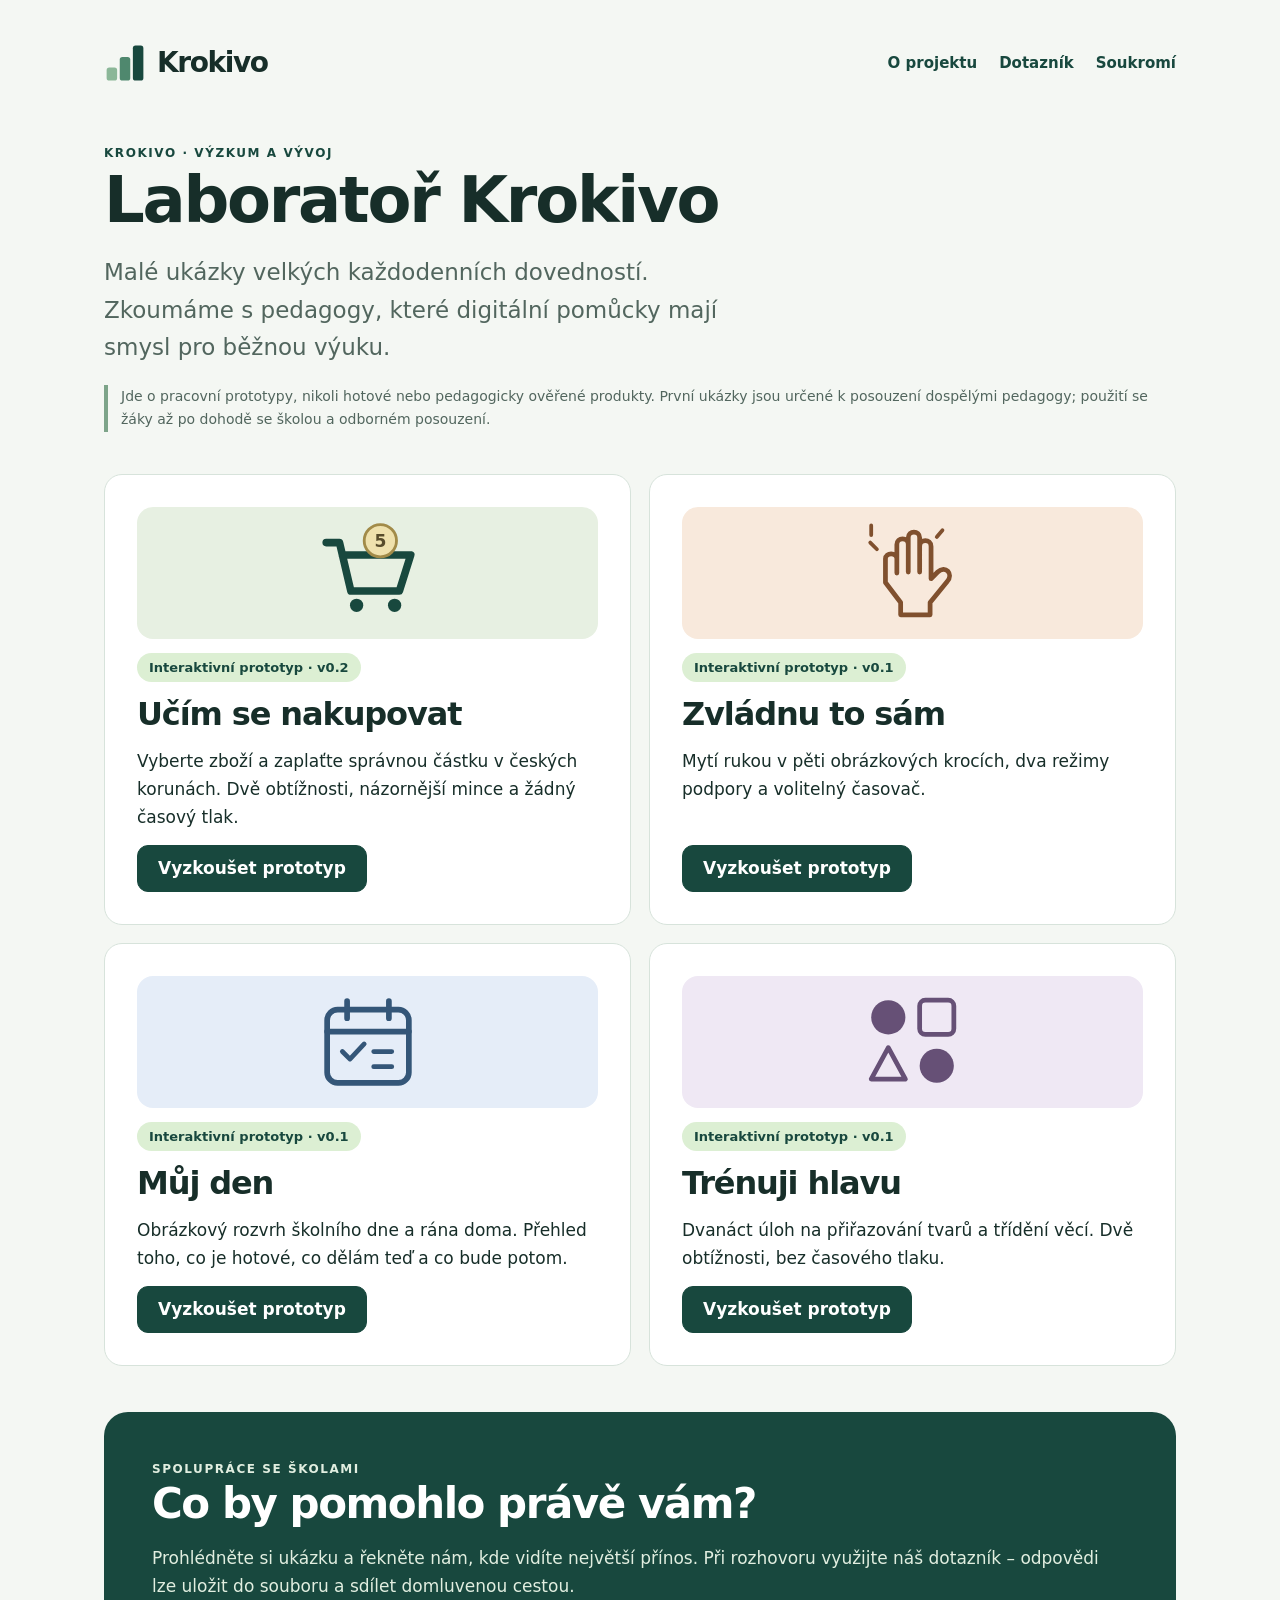
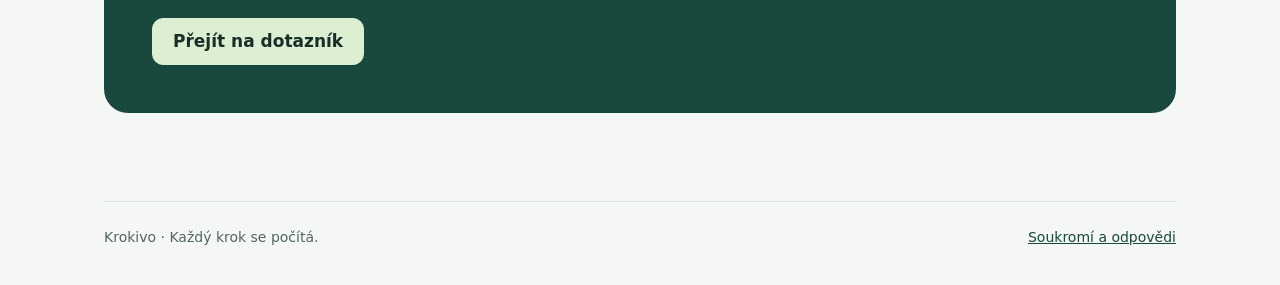
==== commit 7467123b: "Complete four-prototype Laboratory navigation and documentation" ====
--- a/laborator/index.html
+++ b/laborator/index.html
@@ -1 +1 @@
-<!doctype html><html lang="cs"><head><meta charset="utf-8"><meta name="viewport" content="width=device-width,initial-scale=1"><meta name="description" content="Interaktivní výzkumné prototypy pro školy."><meta name="theme-color" content="#18483e"><meta http-equiv="Content-Security-Policy" content="default-src 'none'; script-src 'self'; style-src 'self'; img-src 'self'; connect-src 'none'; form-action 'none'; base-uri 'none'"><title>Krokivo | Laboratoř</title><link rel="icon" href="../assets/logo.svg" type="image/svg+xml"><link rel="stylesheet" href="../assets/style.css"><link rel="stylesheet" href="../assets/lab.css"></head><body><main class="wrap"><header class="mast"><a class="brand" href="../" aria-label="Krokivo – úvod"><img src="../assets/logo.svg" alt="" width="42" height="42">Krokivo</a><nav class="nav" aria-label="Hlavní navigace"><a href="../">O projektu</a><a href="../dotaznik/">Dotazník</a><a href="../soukromi/">Soukromí</a></nav></header><section class="lab-intro"><div class="eyebrow">Krokivo · Výzkum a vývoj</div><h1>Laboratoř Krokivo</h1><p class="lead">Malé ukázky velkých každodenních dovedností. Zkoumáme s pedagogy, které digitální pomůcky mají smysl pro běžnou výuku.</p><p class="notice">Jde o pracovní prototypy a koncepty, nikoli hotové nebo pedagogicky ověřené produkty. První ukázky jsou určené k posouzení dospělými pedagogy; použití se žáky až po dohodě se školou a odborném posouzení.</p></section><section class="lab-grid" aria-label="Prototypy a koncepty"><article class="card lab-card"><div class="lab-art "><svg viewBox="0 0 120 120" aria-hidden="true" focusable="false"><path d="M16 28h14l12 51h51l12-38H33" fill="none" stroke="currentColor" stroke-width="8" stroke-linecap="round" stroke-linejoin="round"/><circle cx="48" cy="94" r="7" fill="currentColor"/><circle cx="88" cy="94" r="7" fill="currentColor"/><circle cx="73" cy="26" r="17" fill="#efe1ad" stroke="#a28b49" stroke-width="3"/><text x="73" y="33" text-anchor="middle" font-size="18" font-weight="800" fill="#584c2b">5</text></svg></div><span class="tag ">Interaktivní prototyp · v0.2</span><h2>Učím se nakupovat</h2><p>Vyberte zboží a zaplaťte správnou částku v českých korunách. Dvě obtížnosti, názornější mince a žádný časový tlak.</p><div class="actions"><a class="btn" href="nakupovani/">Vyzkoušet prototyp</a></div></article><article class="card lab-card"><div class="lab-art peach"><svg viewBox="0 0 120 120" aria-hidden="true" focusable="false"><path d="M31 70V45c0-7 12-7 12 0v15-30c0-8 12-8 12 0v29-36c0-8 12-8 12 0v36-27c0-8 12-8 12 0v34l7-7c8-8 17 2 10 10L78 91v13H47V91Z" fill="none" stroke="currentColor" stroke-width="5" stroke-linejoin="round"/><path d="M15 28l7 7M16 10v10M91 15l-6 7" stroke="currentColor" stroke-width="4" stroke-linecap="round"/></svg></div><span class="tag">Interaktivní prototyp · v0.1</span><h2>Zvládnu to sám</h2><p>Mytí rukou v pěti obrázkových krocích, dva režimy podpory a volitelný časovač.</p><div class="actions"><a class="btn" href="sebeobsluha/">Vyzkoušet prototyp</a></div></article><article class="card lab-card"><div class="lab-art blue"><svg viewBox="0 0 120 120" aria-hidden="true" focusable="false"><rect x="17" y="26" width="86" height="77" rx="11" fill="none" stroke="currentColor" stroke-width="6"/><path d="M17 49h86M38 17v18M82 17v18" stroke="currentColor" stroke-width="6" stroke-linecap="round"/><path d="m33 70 8 8 15-16M66 70h19M66 86h19" fill="none" stroke="currentColor" stroke-width="5" stroke-linecap="round" stroke-linejoin="round"/></svg></div><span class="tag pending">Koncept · připravujeme</span><h2>Můj den</h2><p>Vizuální denní režim a příprava na běžné situace.</p><div class="actions"><span class="small">Zatím bez interaktivní ukázky.</span></div></article><article class="card lab-card"><div class="lab-art lilac"><svg viewBox="0 0 120 120" aria-hidden="true" focusable="false"><circle cx="34" cy="34" r="18" fill="currentColor"/><rect x="67" y="16" width="36" height="36" rx="6" fill="none" stroke="currentColor" stroke-width="5"/><path d="M16 99l18-33 18 33Z" fill="none" stroke="currentColor" stroke-width="5" stroke-linejoin="round"/><rect x="67" y="67" width="36" height="36" rx="18" fill="currentColor"/></svg></div><span class="tag pending">Koncept · připravujeme</span><h2>Trénuji hlavu</h2><p>Přiřazování, třídění a jednoduché úlohy zaměřené na pozornost.</p><div class="actions"><span class="small">Zatím bez interaktivní ukázky.</span></div></article></section><section class="section"><div class="band"><div class="eyebrow">Spolupráce se školami</div><h2>Co by pomohlo právě vám?</h2><p>Prohlédněte si ukázku a řekněte nám, kde vidíte největší přínos. Při rozhovoru využijte náš dotazník – odpovědi lze uložit do souboru a sdílet domluvenou cestou.</p><a class="btn" href="../dotaznik/">Přejít na dotazník</a></div></section><footer><span>Krokivo · Každý krok se počítá.</span><a href="../soukromi/">Soukromí a odpovědi</a></footer></main></body></html>+<!doctype html><html lang="cs"><head><meta charset="utf-8"><meta name="viewport" content="width=device-width,initial-scale=1"><meta name="description" content="Interaktivní výzkumné prototypy pro školy."><meta name="theme-color" content="#18483e"><meta http-equiv="Content-Security-Policy" content="default-src 'none'; script-src 'self'; style-src 'self'; img-src 'self'; connect-src 'none'; form-action 'none'; base-uri 'none'"><title>Krokivo | Laboratoř</title><link rel="icon" href="../assets/logo.svg" type="image/svg+xml"><link rel="stylesheet" href="../assets/style.css"><link rel="stylesheet" href="../assets/lab.css"></head><body><main class="wrap"><header class="mast"><a class="brand" href="../" aria-label="Krokivo – úvod"><img src="../assets/logo.svg" alt="" width="42" height="42">Krokivo</a><nav class="nav" aria-label="Hlavní navigace"><a href="../">O projektu</a><a href="../dotaznik/">Dotazník</a><a href="../soukromi/">Soukromí</a></nav></header><section class="lab-intro"><div class="eyebrow">Krokivo · Výzkum a vývoj</div><h1>Laboratoř Krokivo</h1><p class="lead">Malé ukázky velkých každodenních dovedností. Zkoumáme s pedagogy, které digitální pomůcky mají smysl pro běžnou výuku.</p><p class="notice">Jde o pracovní prototypy, nikoli hotové nebo pedagogicky ověřené produkty. První ukázky jsou určené k posouzení dospělými pedagogy; použití se žáky až po dohodě se školou a odborném posouzení.</p></section><section class="lab-grid" aria-label="Čtyři interaktivní prototypy"><article class="card lab-card"><div class="lab-art "><svg viewBox="0 0 120 120" aria-hidden="true" focusable="false"><path d="M16 28h14l12 51h51l12-38H33" fill="none" stroke="currentColor" stroke-width="8" stroke-linecap="round" stroke-linejoin="round"/><circle cx="48" cy="94" r="7" fill="currentColor"/><circle cx="88" cy="94" r="7" fill="currentColor"/><circle cx="73" cy="26" r="17" fill="#efe1ad" stroke="#a28b49" stroke-width="3"/><text x="73" y="33" text-anchor="middle" font-size="18" font-weight="800" fill="#584c2b">5</text></svg></div><span class="tag ">Interaktivní prototyp · v0.2</span><h2>Učím se nakupovat</h2><p>Vyberte zboží a zaplaťte správnou částku v českých korunách. Dvě obtížnosti, názornější mince a žádný časový tlak.</p><div class="actions"><a class="btn" href="nakupovani/">Vyzkoušet prototyp</a></div></article><article class="card lab-card"><div class="lab-art peach"><svg viewBox="0 0 120 120" aria-hidden="true" focusable="false"><path d="M31 70V45c0-7 12-7 12 0v15-30c0-8 12-8 12 0v29-36c0-8 12-8 12 0v36-27c0-8 12-8 12 0v34l7-7c8-8 17 2 10 10L78 91v13H47V91Z" fill="none" stroke="currentColor" stroke-width="5" stroke-linejoin="round"/><path d="M15 28l7 7M16 10v10M91 15l-6 7" stroke="currentColor" stroke-width="4" stroke-linecap="round"/></svg></div><span class="tag">Interaktivní prototyp · v0.1</span><h2>Zvládnu to sám</h2><p>Mytí rukou v pěti obrázkových krocích, dva režimy podpory a volitelný časovač.</p><div class="actions"><a class="btn" href="sebeobsluha/">Vyzkoušet prototyp</a></div></article><article class="card lab-card"><div class="lab-art blue"><svg viewBox="0 0 120 120" aria-hidden="true" focusable="false"><rect x="17" y="26" width="86" height="77" rx="11" fill="none" stroke="currentColor" stroke-width="6"/><path d="M17 49h86M38 17v18M82 17v18" stroke="currentColor" stroke-width="6" stroke-linecap="round"/><path d="m33 70 8 8 15-16M66 70h19M66 86h19" fill="none" stroke="currentColor" stroke-width="5" stroke-linecap="round" stroke-linejoin="round"/></svg></div><span class="tag">Interaktivní prototyp · v0.1</span><h2>Můj den</h2><p>Obrázkový rozvrh školního dne a rána doma. Přehled toho, co je hotové, co dělám teď a co bude potom.</p><div class="actions"><a class="btn" href="muj-den/">Vyzkoušet prototyp</a></div></article><article class="card lab-card"><div class="lab-art lilac"><svg viewBox="0 0 120 120" aria-hidden="true" focusable="false"><circle cx="34" cy="34" r="18" fill="currentColor"/><rect x="67" y="16" width="36" height="36" rx="6" fill="none" stroke="currentColor" stroke-width="5"/><path d="M16 99l18-33 18 33Z" fill="none" stroke="currentColor" stroke-width="5" stroke-linejoin="round"/><rect x="67" y="67" width="36" height="36" rx="18" fill="currentColor"/></svg></div><span class="tag">Interaktivní prototyp · v0.1</span><h2>Trénuji hlavu</h2><p>Dvanáct úloh na přiřazování tvarů a třídění věcí. Dvě obtížnosti, bez časového tlaku.</p><div class="actions"><a class="btn" href="trenink-mysleni/">Vyzkoušet prototyp</a></div></article></section><section class="section"><div class="band"><div class="eyebrow">Spolupráce se školami</div><h2>Co by pomohlo právě vám?</h2><p>Prohlédněte si ukázku a řekněte nám, kde vidíte největší přínos. Při rozhovoru využijte náš dotazník – odpovědi lze uložit do souboru a sdílet domluvenou cestou.</p><a class="btn" href="../dotaznik/">Přejít na dotazník</a></div></section><footer><span>Krokivo · Každý krok se počítá.</span><a href="../soukromi/">Soukromí a odpovědi</a></footer></main></body></html>
--- a/assets/lab.css
+++ b/assets/lab.css
@@ -1,2 +1,4 @@
 .lab-intro{padding:42px 0 24px}.lab-intro h1{font-size:clamp(36px,6vw,64px)}.lab-grid{display:grid;grid-template-columns:repeat(2,minmax(0,1fr));gap:18px}.lab-card{display:flex;flex-direction:column;gap:14px}.lab-card h2{font-size:clamp(24px,3vw,32px);margin:0}.lab-card p{margin:0}.lab-card .actions{margin-top:auto}.lab-art{height:132px;border-radius:16px;background:#e7f0e2;display:flex;justify-content:center;align-items:center;color:#18483e}.lab-art svg{width:114px;height:114px}.lab-art.peach{background:#f8e9dc;color:#80502e}.lab-art.blue{background:#e5edf8;color:#345678}.lab-art.lilac{background:#efe8f4;color:#665076}.tag{font-size:13px;font-weight:750;color:#18483e;background:#dcefd3;border-radius:99px;display:inline-block;padding:4px 12px;align-self:flex-start}.tag.pending{background:#edf0ed;color:#52665e}.shop-wrap{max-width:1000px}.shop-title{font-size:clamp(32px,5vw,52px)}.shop-top{display:flex;justify-content:space-between;align-items:center;gap:12px;flex-wrap:wrap}.shop-mode{display:flex;gap:8px;flex-wrap:wrap}.shop-mode button{min-height:48px;padding:10px 18px;border:2px solid #a8bdb0;border-radius:12px;background:white;color:#18483e;font-weight:700}.shop-mode button[aria-pressed=true]{background:#18483e;color:white;border-color:#18483e}.shop-panel{margin-top:20px;padding:clamp(16px,4vw,36px)}.shop-panel h2{font-size:clamp(27px,4vw,42px)}.shop-products{display:grid;grid-template-columns:repeat(3,minmax(0,1fr));gap:14px}.product-choice{display:flex;flex-direction:column;align-items:center;justify-content:center;gap:8px;border:2px solid #a8bdb0;background:#fff;border-radius:18px;min-height:180px;padding:16px 8px;color:#172e29;font-weight:700;font-size:clamp(18px,3vw,25px)}.product-choice svg{width:100%;max-width:110px;height:85px}.product-choice:hover{border-color:#18483e;background:#f4f7f3}.price{font-size:clamp(25px,4vw,38px);font-weight:850;color:#18483e}.pay-summary{display:flex;gap:18px;align-items:center;flex-wrap:wrap;background:#f4f7f3;border:1px solid #d7e3db;border-radius:16px;padding:20px;margin:12px 0 20px}.pay-summary svg{width:84px;height:72px}.pay-summary strong{font-size:clamp(25px,4vw,40px);display:block}.money-grid{display:grid;grid-template-columns:repeat(5,minmax(0,1fr));gap:10px}.coin{min-height:104px;min-width:0;border:2px solid #a3a99e;border-radius:18px;background:#f6f7f2;color:#25382e;display:flex;flex-direction:column;align-items:center;justify-content:center;gap:4px;padding:8px;font-weight:800}.coin-face{display:flex;align-items:center;justify-content:center;aspect-ratio:1;width:min(64px,100%);border:2px solid #777d75;border-radius:50%;background:#e3e5e0;font-size:clamp(21px,4vw,32px);color:#293a31}.coin:nth-child(4) .coin-face,.coin:nth-child(5) .coin-face{background:#efe1ad;border-color:#a28b49}.coin:hover:not(:disabled){background:#e9f1e4}.coin:disabled{opacity:.5}.wallet{display:flex;align-items:center;justify-content:space-between;gap:12px;flex-wrap:wrap;margin:20px 0 10px}.wallet strong{font-size:clamp(24px,4vw,36px)}.shop-feedback{min-height:60px;border-radius:12px;background:#f4f7f3;padding:14px 18px;font-size:clamp(18px,2.4vw,23px);font-weight:650;margin:12px 0 18px;overflow-wrap:anywhere}.shop-feedback.success{background:#dcefd3;border:1px solid #8eaf91}.shop-feedback.help{background:#fff1df;border:1px solid #c5a16e}.shop-actions{display:flex;flex-wrap:wrap;gap:12px}.shop-actions button{min-height:52px}.shop-info{margin-top:18px;font-size:14px;color:#52665e}.shop-info summary{cursor:pointer;min-height:44px;font-weight:650}.basket-list{min-height:27px;font-size:17px;color:#52665e;overflow-wrap:anywhere}.step-label{font-size:14px;font-weight:750;color:#52665e;letter-spacing:.03em}.shop-panel [hidden]{display:none!important}@media(max-width:620px){.lab-grid{grid-template-columns:1fr}.shop-products{gap:8px}.product-choice{min-height:148px;padding:12px 6px}.product-choice svg{height:60px}.money-grid{grid-template-columns:repeat(3,minmax(0,1fr))}.coin{min-height:90px}.pay-summary{padding:14px}.shop-top{align-items:flex-start}}@media(max-width:360px){.shop-products{grid-template-columns:1fr}.product-choice{min-height:112px;flex-direction:row;flex-wrap:wrap}.product-choice svg{width:72px}.shop-actions button{width:100%}}
-.coin-image{width:min(100%,100px);height:auto;aspect-ratio:1;display:block}.coin{min-height:120px}.hygiene-panel{margin-top:20px;text-align:center;padding:clamp(16px,4vw,36px)}.hygiene-panel progress{width:min(100%,420px);height:16px;accent-color:#18483e}.hygiene-panel h2{font-size:clamp(28px,5vw,44px);margin:18px 0 12px}.hygiene-panel #wash-art{display:block;width:min(100%,350px);height:auto;margin:18px auto;border-radius:20px}.hygiene-panel #wash-help{font-size:clamp(18px,2.5vw,23px);max-width:620px;margin:12px auto}.hygiene-controls{display:flex;justify-content:center;flex-wrap:wrap;gap:12px;margin:24px 0 0}.hygiene-controls .btn{min-height:60px;font-size:clamp(17px,2.5vw,22px)}.hygiene-timer{margin:18px auto 0;max-width:420px;padding:12px;background:#f4f7f3;border:1px solid #d7e3db;border-radius:14px}.hygiene-timer p{margin:8px 0}.hygiene-timer #timer-value{min-height:26px;font-weight:650}.hygiene-panel .step-label{margin:0 0 4px}@media(max-width:620px){.coin{min-height:100px}.hygiene-controls .btn{flex:1 1 130px}.hygiene-panel #wash-art{width:min(100%,280px)}}+.coin-image{width:min(100%,100px);height:auto;aspect-ratio:1;display:block}.coin{min-height:120px}.hygiene-panel{margin-top:20px;text-align:center;padding:clamp(16px,4vw,36px)}.hygiene-panel progress{width:min(100%,420px);height:16px;accent-color:#18483e}.hygiene-panel h2{font-size:clamp(28px,5vw,44px);margin:18px 0 12px}.hygiene-panel #wash-art{display:block;width:min(100%,350px);height:auto;margin:18px auto;border-radius:20px}.hygiene-panel #wash-help{font-size:clamp(18px,2.5vw,23px);max-width:620px;margin:12px auto}.hygiene-controls{display:flex;justify-content:center;flex-wrap:wrap;gap:12px;margin:24px 0 0}.hygiene-controls .btn{min-height:60px;font-size:clamp(17px,2.5vw,22px)}.hygiene-timer{margin:18px auto 0;max-width:420px;padding:12px;background:#f4f7f3;border:1px solid #d7e3db;border-radius:14px}.hygiene-timer p{margin:8px 0}.hygiene-timer #timer-value{min-height:26px;font-weight:650}.hygiene-panel .step-label{margin:0 0 4px}@media(max-width:620px){.coin{min-height:100px}.hygiene-controls .btn{flex:1 1 130px}.hygiene-panel #wash-art{width:min(100%,280px)}}
+/* Daily schedule and matching activities */
+.routine-panel,.brain-panel{margin-top:20px;padding:clamp(16px,4vw,36px)}.routine-panel h2,.brain-panel h2{font-size:clamp(27px,4vw,40px);margin:10px 0}.routine-panel progress,.brain-panel progress{width:100%;height:14px;accent-color:#18483e}.routine-list{display:grid;grid-template-columns:repeat(5,minmax(0,1fr));gap:8px;list-style:none;padding:0;margin:20px 0}.routine-item{border:2px solid #d7e3db;border-radius:14px;min-width:0;padding:12px 6px;text-align:center;display:flex;flex-direction:column;align-items:center;gap:6px;line-height:1.35}.routine-item strong{font-size:clamp(14px,2vw,18px);overflow-wrap:anywhere}.routine-item.current{background:#e5edf8;border-color:#345678}.routine-item.completed{background:#e4efdf;border-color:#789c77}.routine-state{font-size:13px;font-weight:650}.routine-icon svg{display:block;width:100%;height:auto}.routine-icon{width:min(100%,84px);margin:0 auto}.routine-current{display:grid;grid-template-columns:1.4fr 1fr;gap:12px;align-items:center;text-align:center;background:#f4f7f3;border:1px solid #d7e3db;border-radius:18px;padding:20px}.routine-current .routine-icon{width:min(100%,160px)}.routine-current .small-icon{width:min(100%,100px)}.routine-current h2{margin-bottom:0}.routine-next{border-left:1px solid #d7e3db;padding-left:12px}.routine-next #next-name{font-size:clamp(18px,2.4vw,26px);font-weight:700;line-height:1.3}.routine-panel #routine-done{text-align:center;padding:24px}.brain-level{margin-top:10px}.brain-panel #brain-question{text-align:center;margin:20px 0}.brain-example{background:#f4f7f3;border:1px solid #d7e3db;border-radius:18px;padding:16px;display:flex;flex-direction:column;align-items:center;max-width:250px;margin:0 auto 20px;font-size:21px;font-weight:700}.brain-example svg{width:120px;height:120px}.brain-options{display:grid;grid-template-columns:repeat(auto-fit,minmax(min(100%,130px),1fr));gap:12px}.brain-choice{min-height:180px;padding:14px 8px;border:2px solid #a8bdb0;border-radius:18px;background:white;color:#172e29;display:flex;flex-direction:column;align-items:center;justify-content:center;gap:8px;font-size:clamp(16px,2.5vw,25px);font-weight:700;line-height:1.3;overflow-wrap:anywhere}.brain-choice svg{width:min(100%,120px);height:auto}.brain-choice:hover:not(:disabled){background:#f4f7f3;border-color:#18483e}.brain-choice.correct{background:#dcefd3;border-color:#18483e;opacity:1}.brain-panel #brain-done{text-align:center;padding:24px}.brain-panel .shop-actions{justify-content:center}.brain-panel .shop-top .step-label{margin:0}.brain-panel .shop-feedback{text-align:center}@media(max-width:620px){.routine-list{grid-template-columns:repeat(2,minmax(0,1fr))}.routine-item{flex-direction:row;text-align:left;flex-wrap:wrap;padding:8px}.routine-item .routine-icon{width:40px;margin:0}.routine-item .routine-state{width:100%}.routine-current{padding:12px;gap:8px}.routine-current .routine-icon{max-width:110px}.routine-current .small-icon{max-width:72px}.brain-options{grid-template-columns:repeat(auto-fit,minmax(min(100%,100px),1fr));gap:8px}.brain-choice{min-height:130px;padding:8px 4px}.brain-choice svg{max-width:88px}.brain-example svg{width:90px;height:90px}}@media(max-width:340px){.routine-current{grid-template-columns:1fr}.routine-next{border-left:0;border-top:1px solid #d7e3db;padding:8px 0 0}.brain-options{grid-template-columns:1fr}}
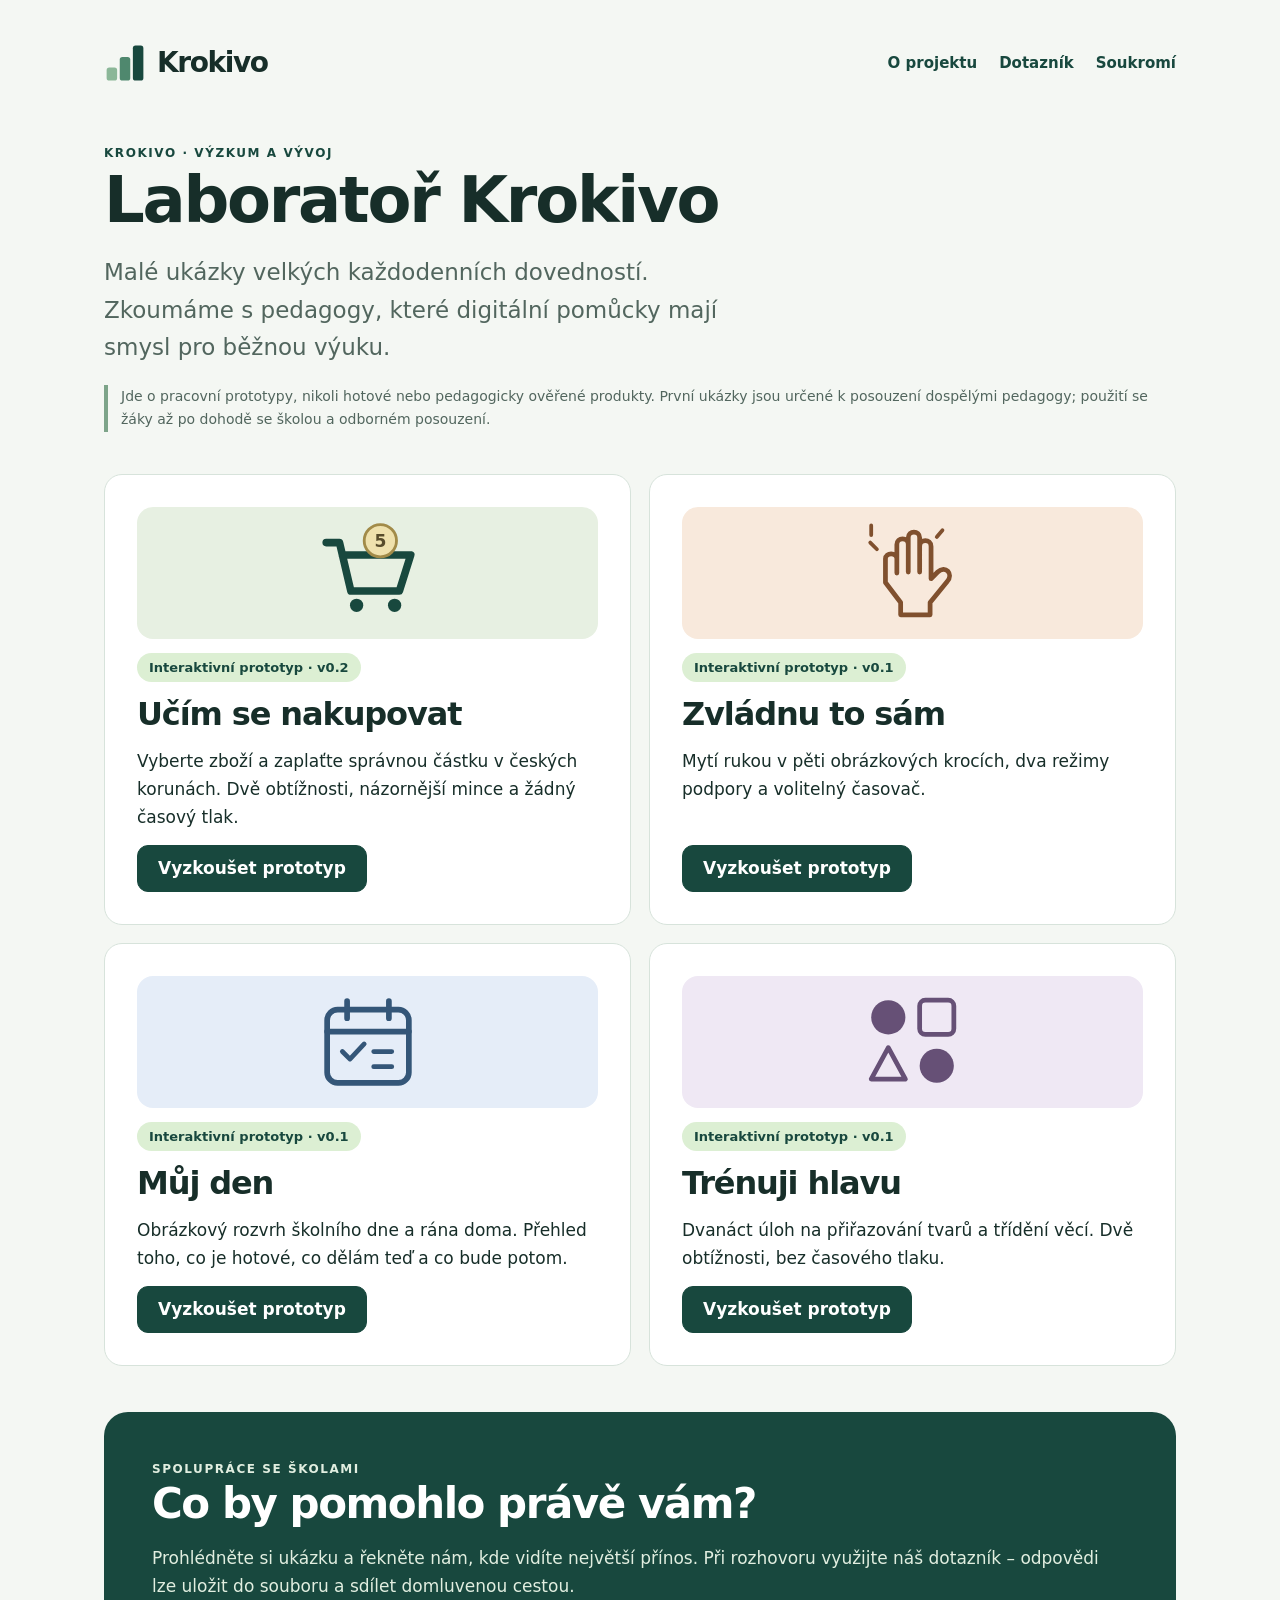
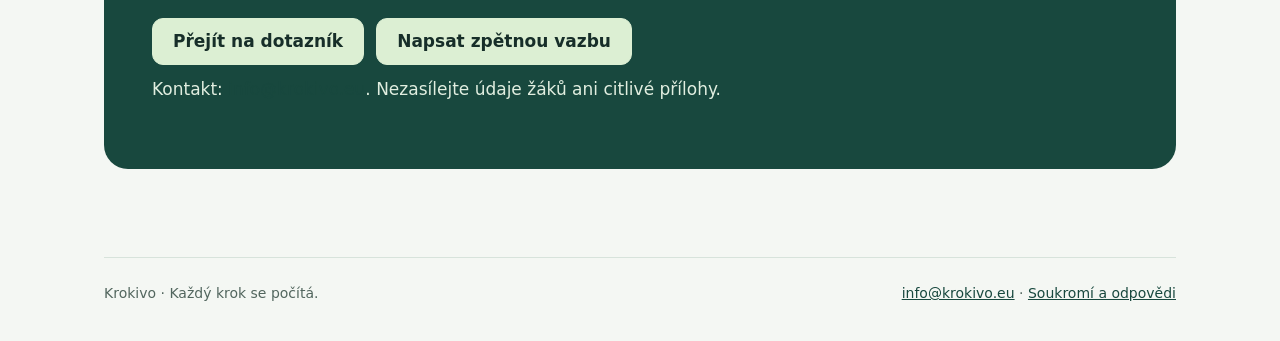
==== commit 9be7be9f: "Add verified inbound contact address" ====
--- a/laborator/index.html
+++ b/laborator/index.html
@@ -1 +1 @@
-<!doctype html><html lang="cs"><head><meta charset="utf-8"><meta name="viewport" content="width=device-width,initial-scale=1"><meta name="description" content="Interaktivní výzkumné prototypy pro školy."><meta name="theme-color" content="#18483e"><meta http-equiv="Content-Security-Policy" content="default-src 'none'; script-src 'self'; style-src 'self'; img-src 'self'; connect-src 'none'; form-action 'none'; base-uri 'none'"><title>Krokivo | Laboratoř</title><link rel="icon" href="../assets/logo.svg" type="image/svg+xml"><link rel="stylesheet" href="../assets/style.css"><link rel="stylesheet" href="../assets/lab.css"></head><body><main class="wrap"><header class="mast"><a class="brand" href="../" aria-label="Krokivo – úvod"><img src="../assets/logo.svg" alt="" width="42" height="42">Krokivo</a><nav class="nav" aria-label="Hlavní navigace"><a href="../">O projektu</a><a href="../dotaznik/">Dotazník</a><a href="../soukromi/">Soukromí</a></nav></header><section class="lab-intro"><div class="eyebrow">Krokivo · Výzkum a vývoj</div><h1>Laboratoř Krokivo</h1><p class="lead">Malé ukázky velkých každodenních dovedností. Zkoumáme s pedagogy, které digitální pomůcky mají smysl pro běžnou výuku.</p><p class="notice">Jde o pracovní prototypy, nikoli hotové nebo pedagogicky ověřené produkty. První ukázky jsou určené k posouzení dospělými pedagogy; použití se žáky až po dohodě se školou a odborném posouzení.</p></section><section class="lab-grid" aria-label="Čtyři interaktivní prototypy"><article class="card lab-card"><div class="lab-art "><svg viewBox="0 0 120 120" aria-hidden="true" focusable="false"><path d="M16 28h14l12 51h51l12-38H33" fill="none" stroke="currentColor" stroke-width="8" stroke-linecap="round" stroke-linejoin="round"/><circle cx="48" cy="94" r="7" fill="currentColor"/><circle cx="88" cy="94" r="7" fill="currentColor"/><circle cx="73" cy="26" r="17" fill="#efe1ad" stroke="#a28b49" stroke-width="3"/><text x="73" y="33" text-anchor="middle" font-size="18" font-weight="800" fill="#584c2b">5</text></svg></div><span class="tag ">Interaktivní prototyp · v0.2</span><h2>Učím se nakupovat</h2><p>Vyberte zboží a zaplaťte správnou částku v českých korunách. Dvě obtížnosti, názornější mince a žádný časový tlak.</p><div class="actions"><a class="btn" href="nakupovani/">Vyzkoušet prototyp</a></div></article><article class="card lab-card"><div class="lab-art peach"><svg viewBox="0 0 120 120" aria-hidden="true" focusable="false"><path d="M31 70V45c0-7 12-7 12 0v15-30c0-8 12-8 12 0v29-36c0-8 12-8 12 0v36-27c0-8 12-8 12 0v34l7-7c8-8 17 2 10 10L78 91v13H47V91Z" fill="none" stroke="currentColor" stroke-width="5" stroke-linejoin="round"/><path d="M15 28l7 7M16 10v10M91 15l-6 7" stroke="currentColor" stroke-width="4" stroke-linecap="round"/></svg></div><span class="tag">Interaktivní prototyp · v0.1</span><h2>Zvládnu to sám</h2><p>Mytí rukou v pěti obrázkových krocích, dva režimy podpory a volitelný časovač.</p><div class="actions"><a class="btn" href="sebeobsluha/">Vyzkoušet prototyp</a></div></article><article class="card lab-card"><div class="lab-art blue"><svg viewBox="0 0 120 120" aria-hidden="true" focusable="false"><rect x="17" y="26" width="86" height="77" rx="11" fill="none" stroke="currentColor" stroke-width="6"/><path d="M17 49h86M38 17v18M82 17v18" stroke="currentColor" stroke-width="6" stroke-linecap="round"/><path d="m33 70 8 8 15-16M66 70h19M66 86h19" fill="none" stroke="currentColor" stroke-width="5" stroke-linecap="round" stroke-linejoin="round"/></svg></div><span class="tag">Interaktivní prototyp · v0.1</span><h2>Můj den</h2><p>Obrázkový rozvrh školního dne a rána doma. Přehled toho, co je hotové, co dělám teď a co bude potom.</p><div class="actions"><a class="btn" href="muj-den/">Vyzkoušet prototyp</a></div></article><article class="card lab-card"><div class="lab-art lilac"><svg viewBox="0 0 120 120" aria-hidden="true" focusable="false"><circle cx="34" cy="34" r="18" fill="currentColor"/><rect x="67" y="16" width="36" height="36" rx="6" fill="none" stroke="currentColor" stroke-width="5"/><path d="M16 99l18-33 18 33Z" fill="none" stroke="currentColor" stroke-width="5" stroke-linejoin="round"/><rect x="67" y="67" width="36" height="36" rx="18" fill="currentColor"/></svg></div><span class="tag">Interaktivní prototyp · v0.1</span><h2>Trénuji hlavu</h2><p>Dvanáct úloh na přiřazování tvarů a třídění věcí. Dvě obtížnosti, bez časového tlaku.</p><div class="actions"><a class="btn" href="trenink-mysleni/">Vyzkoušet prototyp</a></div></article></section><section class="section"><div class="band"><div class="eyebrow">Spolupráce se školami</div><h2>Co by pomohlo právě vám?</h2><p>Prohlédněte si ukázku a řekněte nám, kde vidíte největší přínos. Při rozhovoru využijte náš dotazník – odpovědi lze uložit do souboru a sdílet domluvenou cestou.</p><a class="btn" href="../dotaznik/">Přejít na dotazník</a></div></section><footer><span>Krokivo · Každý krok se počítá.</span><a href="../soukromi/">Soukromí a odpovědi</a></footer></main></body></html>+<!doctype html><html lang="cs"><head><meta charset="utf-8"><meta name="viewport" content="width=device-width,initial-scale=1"><meta name="description" content="Interaktivní výzkumné prototypy pro školy."><meta name="theme-color" content="#18483e"><meta http-equiv="Content-Security-Policy" content="default-src 'none'; script-src 'self'; style-src 'self'; img-src 'self'; connect-src 'none'; form-action 'none'; base-uri 'none'"><title>Krokivo | Laboratoř</title><link rel="icon" href="../assets/logo.svg" type="image/svg+xml"><link rel="stylesheet" href="../assets/style.css"><link rel="stylesheet" href="../assets/lab.css"></head><body><main class="wrap"><header class="mast"><a class="brand" href="../" aria-label="Krokivo – úvod"><img src="../assets/logo.svg" alt="" width="42" height="42">Krokivo</a><nav class="nav" aria-label="Hlavní navigace"><a href="../">O projektu</a><a href="../dotaznik/">Dotazník</a><a href="../soukromi/">Soukromí</a></nav></header><section class="lab-intro"><div class="eyebrow">Krokivo · Výzkum a vývoj</div><h1>Laboratoř Krokivo</h1><p class="lead">Malé ukázky velkých každodenních dovedností. Zkoumáme s pedagogy, které digitální pomůcky mají smysl pro běžnou výuku.</p><p class="notice">Jde o pracovní prototypy, nikoli hotové nebo pedagogicky ověřené produkty. První ukázky jsou určené k posouzení dospělými pedagogy; použití se žáky až po dohodě se školou a odborném posouzení.</p></section><section class="lab-grid" aria-label="Čtyři interaktivní prototypy"><article class="card lab-card"><div class="lab-art "><svg viewBox="0 0 120 120" aria-hidden="true" focusable="false"><path d="M16 28h14l12 51h51l12-38H33" fill="none" stroke="currentColor" stroke-width="8" stroke-linecap="round" stroke-linejoin="round"/><circle cx="48" cy="94" r="7" fill="currentColor"/><circle cx="88" cy="94" r="7" fill="currentColor"/><circle cx="73" cy="26" r="17" fill="#efe1ad" stroke="#a28b49" stroke-width="3"/><text x="73" y="33" text-anchor="middle" font-size="18" font-weight="800" fill="#584c2b">5</text></svg></div><span class="tag ">Interaktivní prototyp · v0.2</span><h2>Učím se nakupovat</h2><p>Vyberte zboží a zaplaťte správnou částku v českých korunách. Dvě obtížnosti, názornější mince a žádný časový tlak.</p><div class="actions"><a class="btn" href="nakupovani/">Vyzkoušet prototyp</a></div></article><article class="card lab-card"><div class="lab-art peach"><svg viewBox="0 0 120 120" aria-hidden="true" focusable="false"><path d="M31 70V45c0-7 12-7 12 0v15-30c0-8 12-8 12 0v29-36c0-8 12-8 12 0v36-27c0-8 12-8 12 0v34l7-7c8-8 17 2 10 10L78 91v13H47V91Z" fill="none" stroke="currentColor" stroke-width="5" stroke-linejoin="round"/><path d="M15 28l7 7M16 10v10M91 15l-6 7" stroke="currentColor" stroke-width="4" stroke-linecap="round"/></svg></div><span class="tag">Interaktivní prototyp · v0.1</span><h2>Zvládnu to sám</h2><p>Mytí rukou v pěti obrázkových krocích, dva režimy podpory a volitelný časovač.</p><div class="actions"><a class="btn" href="sebeobsluha/">Vyzkoušet prototyp</a></div></article><article class="card lab-card"><div class="lab-art blue"><svg viewBox="0 0 120 120" aria-hidden="true" focusable="false"><rect x="17" y="26" width="86" height="77" rx="11" fill="none" stroke="currentColor" stroke-width="6"/><path d="M17 49h86M38 17v18M82 17v18" stroke="currentColor" stroke-width="6" stroke-linecap="round"/><path d="m33 70 8 8 15-16M66 70h19M66 86h19" fill="none" stroke="currentColor" stroke-width="5" stroke-linecap="round" stroke-linejoin="round"/></svg></div><span class="tag">Interaktivní prototyp · v0.1</span><h2>Můj den</h2><p>Obrázkový rozvrh školního dne a rána doma. Přehled toho, co je hotové, co dělám teď a co bude potom.</p><div class="actions"><a class="btn" href="muj-den/">Vyzkoušet prototyp</a></div></article><article class="card lab-card"><div class="lab-art lilac"><svg viewBox="0 0 120 120" aria-hidden="true" focusable="false"><circle cx="34" cy="34" r="18" fill="currentColor"/><rect x="67" y="16" width="36" height="36" rx="6" fill="none" stroke="currentColor" stroke-width="5"/><path d="M16 99l18-33 18 33Z" fill="none" stroke="currentColor" stroke-width="5" stroke-linejoin="round"/><rect x="67" y="67" width="36" height="36" rx="18" fill="currentColor"/></svg></div><span class="tag">Interaktivní prototyp · v0.1</span><h2>Trénuji hlavu</h2><p>Dvanáct úloh na přiřazování tvarů a třídění věcí. Dvě obtížnosti, bez časového tlaku.</p><div class="actions"><a class="btn" href="trenink-mysleni/">Vyzkoušet prototyp</a></div></article></section><section class="section"><div class="band"><div class="eyebrow">Spolupráce se školami</div><h2>Co by pomohlo právě vám?</h2><p>Prohlédněte si ukázku a řekněte nám, kde vidíte největší přínos. Při rozhovoru využijte náš dotazník – odpovědi lze uložit do souboru a sdílet domluvenou cestou.</p><div class="actions"><a class="btn" href="../dotaznik/">Přejít na dotazník</a><a class="btn" href="mailto:info@krokivo.eu">Napsat zpětnou vazbu</a></div><p>Kontakt: <a href="mailto:info@krokivo.eu">info@krokivo.eu</a>. Nezasílejte údaje žáků ani citlivé přílohy.</p></div></section><footer><span>Krokivo · Každý krok se počítá.</span><span><a href="mailto:info@krokivo.eu">info@krokivo.eu</a> · <a href="../soukromi/">Soukromí a odpovědi</a></span></footer></main></body></html>
